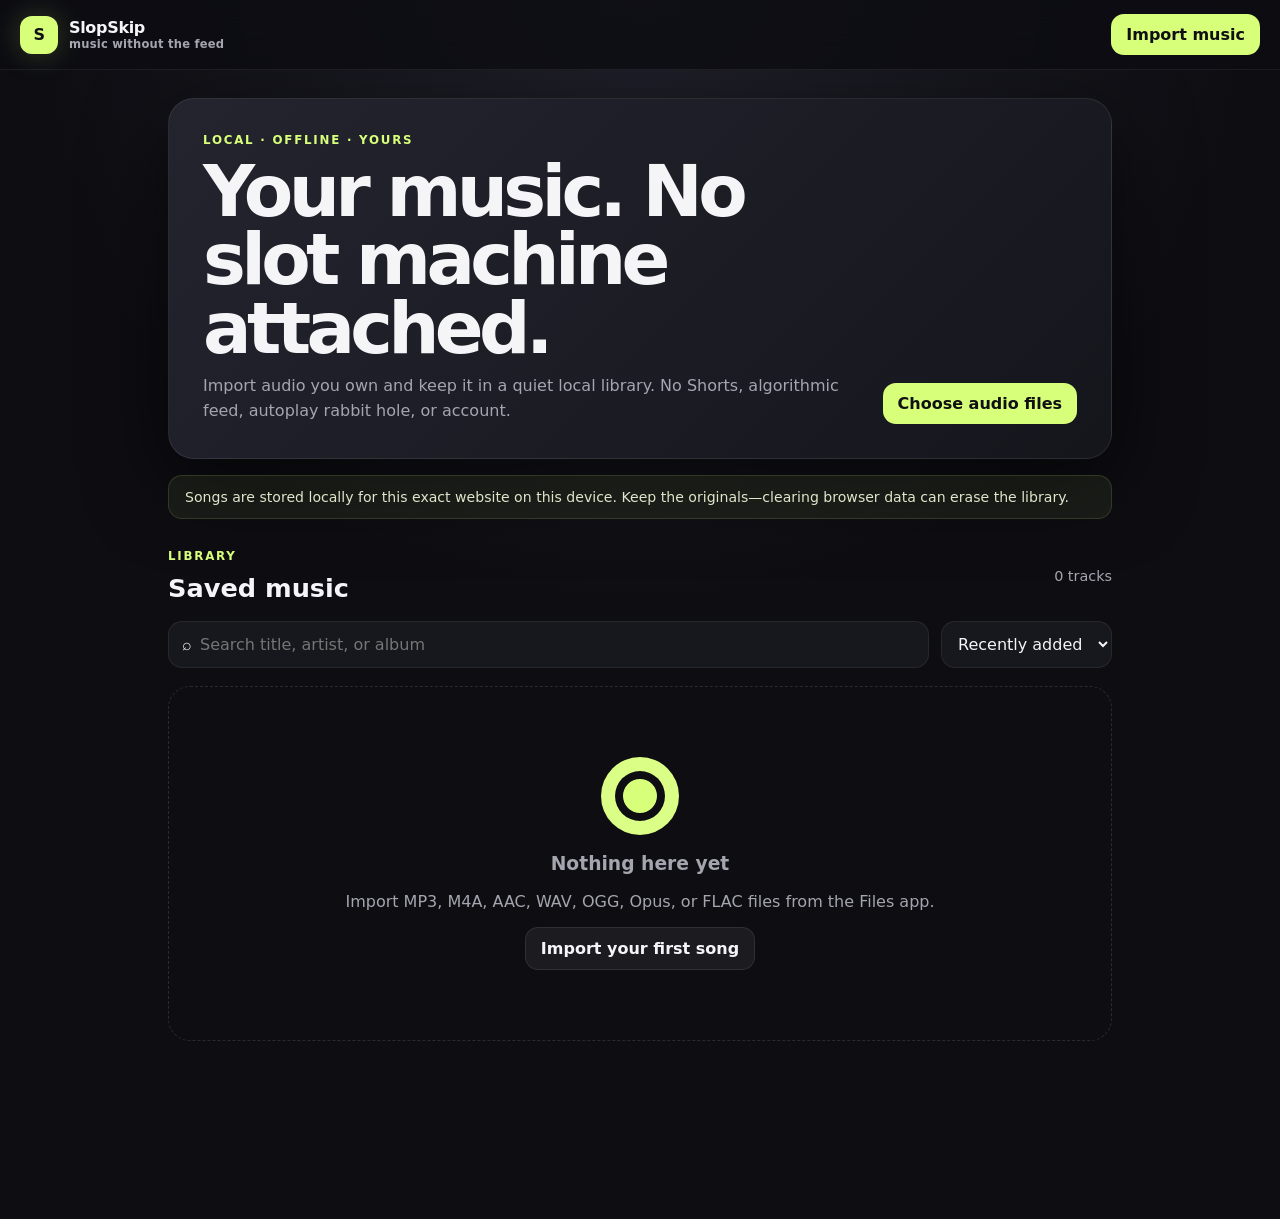
==== slopskip/index.html @ ac35f978 "Add public SlopSkip web app" ====
<!doctype html>
<html lang="en">
<head>
  <meta charset="utf-8" />
  <meta name="viewport" content="width=device-width, initial-scale=1, viewport-fit=cover" />
  <meta name="theme-color" content="#111116" />
  <meta name="apple-mobile-web-app-capable" content="yes" />
  <meta name="apple-mobile-web-app-status-bar-style" content="black-translucent" />
  <meta name="apple-mobile-web-app-title" content="SlopSkip" />
  <meta name="description" content="A local, feed-free music library." />
  <link rel="manifest" href="./manifest.webmanifest" />
  <link rel="icon" href="./icon.svg" type="image/svg+xml" />
  <link rel="apple-touch-icon" href="./icon.svg" />
  <title>SlopSkip</title>
  <style>
    :root { color-scheme: dark; --bg:#0d0d12; --panel:#17171e; --panel2:#202029; --text:#f5f5f7; --muted:#a5a5b0; --lime:#d7ff7a; --danger:#ff7474; }
    * { box-sizing:border-box; }
    html,body { margin:0; min-height:100%; background:radial-gradient(circle at top,#20202a 0,#0d0d12 38rem); color:var(--text); font-family:Inter,ui-sans-serif,system-ui,-apple-system,BlinkMacSystemFont,"Segoe UI",sans-serif; }
    body { padding-bottom:118px; }
    button,input,select { font:inherit; }
    button { cursor:pointer; }
    .topbar { position:sticky; top:0; z-index:5; display:flex; justify-content:space-between; align-items:center; gap:16px; padding:calc(14px + env(safe-area-inset-top)) 20px 14px; background:rgba(13,13,18,.84); backdrop-filter:blur(18px); border-bottom:1px solid #ffffff12; }
    .brand { display:flex; align-items:center; gap:11px; font-weight:800; letter-spacing:-.02em; }
    .mark { display:grid; place-items:center; width:38px; aspect-ratio:1; border-radius:12px; background:var(--lime); color:#101014; box-shadow:0 0 30px #d7ff7a35; }
    .brand small { display:block; color:var(--muted); font-size:.72rem; font-weight:600; letter-spacing:.02em; }
    .primary,.secondary,.danger,.ghost { border:0; border-radius:13px; padding:11px 15px; font-weight:750; }
    .primary { background:var(--lime); color:#101014; }
    .secondary { background:#ffffff10; color:var(--text); border:1px solid #ffffff16; }
    .danger { background:#ff74741a; color:#ff9d9d; }
    .ghost { background:transparent; color:var(--muted); }
    main { width:min(980px,100%); margin:auto; padding:28px 18px 60px; }
    .hero { display:grid; grid-template-columns:1fr auto; gap:22px; align-items:end; padding:34px; background:linear-gradient(135deg,#24242f,#15151c); border:1px solid #ffffff14; border-radius:26px; box-shadow:0 25px 80px #0008; }
    .eyebrow { margin:0 0 10px; color:var(--lime); font-size:.74rem; font-weight:850; letter-spacing:.15em; }
    h1,h2,h3,p { margin-top:0; }
    h1 { margin-bottom:12px; font-size:clamp(2rem,7vw,4.5rem); line-height:.95; letter-spacing:-.065em; max-width:780px; }
    .hero p:last-child { color:var(--muted); max-width:650px; line-height:1.55; margin-bottom:0; }
    .notice { margin:16px 0 30px; padding:13px 16px; border-radius:14px; background:#d7ff7a10; border:1px solid #d7ff7a22; color:#dfe6cb; font-size:.88rem; }
    .section-head,.toolbar { display:flex; justify-content:space-between; align-items:center; gap:12px; }
    .section-head h2 { margin:0; font-size:1.6rem; }
    #count { color:var(--muted); font-size:.9rem; }
    .toolbar { margin:18px 0; }
    .search { flex:1; display:flex; align-items:center; gap:8px; background:var(--panel); border:1px solid #ffffff12; border-radius:14px; padding:0 13px; }
    .search input { width:100%; background:none; border:0; outline:0; color:var(--text); padding:13px 0; }
    select { color:var(--text); background:var(--panel); border:1px solid #ffffff12; border-radius:14px; padding:12px; }
    .empty { text-align:center; padding:70px 20px; border:1px dashed #ffffff20; border-radius:22px; color:var(--muted); }
    .empty-icon { width:78px; height:78px; margin:0 auto 18px; border-radius:50%; border:14px solid #ffffff16; box-shadow:inset 0 0 0 8px #0d0d12; background:var(--lime); }
    .tracks { list-style:none; padding:0; margin:0; display:grid; gap:9px; }
    .track { display:grid; grid-template-columns:minmax(0,1fr) auto auto; align-items:center; gap:10px; padding:10px; background:var(--panel); border:1px solid #ffffff0e; border-radius:17px; }
    .track.active { border-color:#d7ff7a55; background:#d7ff7a0d; }
    .track-main { min-width:0; display:flex; align-items:center; gap:13px; text-align:left; border:0; background:none; color:inherit; padding:0; }
    .art { width:56px; height:56px; flex:0 0 auto; object-fit:cover; border-radius:13px; background:linear-gradient(135deg,#d7ff7a,#7a8fff); }
    .track-copy { min-width:0; }
    .track-copy strong,.track-copy span { display:block; overflow:hidden; text-overflow:ellipsis; white-space:nowrap; }
    .track-copy span,.duration { color:var(--muted); font-size:.84rem; margin-top:3px; }
    .icon { width:42px; height:42px; border-radius:12px; border:0; background:#ffffff0d; color:var(--text); }
    .player { position:fixed; z-index:10; left:50%; bottom:max(12px,env(safe-area-inset-bottom)); transform:translateX(-50%); width:min(960px,calc(100% - 20px)); display:grid; grid-template-columns:minmax(0,1fr) auto; gap:14px; align-items:center; padding:12px; background:rgba(28,28,36,.94); backdrop-filter:blur(22px); border:1px solid #ffffff1b; border-radius:21px; box-shadow:0 18px 70px #000b; }
    .now { min-width:0; display:flex; align-items:center; gap:11px; }
    .now img { width:50px; height:50px; object-fit:cover; border-radius:12px; }
    .now div { min-width:0; }
    .now strong,.now span { display:block; overflow:hidden; white-space:nowrap; text-overflow:ellipsis; }
    .now span { color:var(--muted); font-size:.82rem; }
    .controls { display:flex; align-items:center; gap:8px; }
    .play { width:48px; height:48px; border-radius:50%; border:0; color:#111116; background:var(--lime); font-size:1.1rem; }
    dialog { width:min(530px,calc(100% - 24px)); border:1px solid #ffffff20; border-radius:22px; background:#18181f; color:var(--text); padding:0; box-shadow:0 30px 120px #000; }
    dialog::backdrop { background:#000a; backdrop-filter:blur(5px); }
    .modal { padding:23px; }
    .modal-head { display:flex; justify-content:space-between; align-items:center; gap:12px; }
    .drop { display:block; margin:18px 0; padding:30px 16px; text-align:center; background:#ffffff08; border:1px dashed #ffffff2c; border-radius:18px; }
    .drop input { width:100%; margin-top:14px; }
    .fields { display:grid; gap:12px; }
    label span { display:block; color:var(--muted); font-size:.8rem; margin-bottom:6px; }
    .fields input { width:100%; padding:12px; color:var(--text); background:#0f0f14; border:1px solid #ffffff16; border-radius:12px; outline:0; }
    .edit-art { display:flex; align-items:center; gap:15px; margin:14px 0; }
    .edit-art img { width:80px; height:80px; object-fit:cover; border-radius:16px; }
    .actions { display:flex; justify-content:flex-end; gap:9px; margin-top:19px; }
    .actions.split { justify-content:space-between; }
    .status { color:var(--muted); min-height:1.3em; font-size:.84rem; margin-top:10px; }
    .toast { position:fixed; z-index:30; left:50%; bottom:125px; transform:translateX(-50%); padding:11px 15px; border-radius:999px; background:#f5f5f7; color:#111116; font-weight:700; box-shadow:0 10px 40px #0008; }
    [hidden] { display:none !important; }
    @media (max-width:680px) { .hero { grid-template-columns:1fr; padding:25px; } .hero .primary { width:100%; } .track { grid-template-columns:minmax(0,1fr) auto; } .duration { display:none; } .player { grid-template-columns:1fr; } .controls { justify-content:center; } body { padding-bottom:180px; } }
  </style>
</head>
<body>
<header class="topbar">
  <div class="brand"><span class="mark">S</span><span>SlopSkip<small>music without the feed</small></span></div>
  <button class="primary" id="importTop">Import music</button>
</header>
<main>
  <section class="hero">
    <div><p class="eyebrow">LOCAL · OFFLINE · YOURS</p><h1>Your music. No slot machine attached.</h1><p>Import audio you own and keep it in a quiet local library. No Shorts, algorithmic feed, autoplay rabbit hole, or account.</p></div>
    <button class="primary" id="importHero">Choose audio files</button>
  </section>
  <div class="notice">Songs are stored locally for this exact website on this device. Keep the originals—clearing browser data can erase the library.</div>
  <section>
    <div class="section-head"><div><p class="eyebrow">LIBRARY</p><h2>Saved music</h2></div><span id="count">0 tracks</span></div>
    <div class="toolbar"><label class="search">⌕<input id="search" type="search" placeholder="Search title, artist, or album" /></label><select id="sort"><option value="recent">Recently added</option><option value="title">Title</option><option value="artist">Artist</option></select></div>
    <div class="empty" id="empty"><div class="empty-icon"></div><h3>Nothing here yet</h3><p>Import MP3, M4A, AAC, WAV, OGG, Opus, or FLAC files from the Files app.</p><button class="secondary" id="importEmpty">Import your first song</button></div>
    <ul class="tracks" id="tracks"></ul>
  </section>
</main>
<section class="player" id="player" hidden>
  <div class="now"><img id="nowArt" alt=""/><div><strong id="nowTitle"></strong><span id="nowArtist"></span></div></div>
  <div class="controls"><button class="icon" id="prev" aria-label="Previous">◀</button><button class="play" id="play" aria-label="Play">▶</button><button class="icon" id="next" aria-label="Next">▶</button></div>
  <audio id="audio" preload="metadata"></audio>
</section>
<dialog id="importDialog"><form class="modal" id="importForm"><div class="modal-head"><div><p class="eyebrow">ADD TO LIBRARY</p><h2>Import audio</h2></div><button class="icon" type="button" data-close="importDialog">×</button></div><label class="drop"><strong>Choose one or more audio files</strong><input id="files" type="file" accept="audio/*,.mp3,.m4a,.aac,.wav,.ogg,.oga,.opus,.flac" multiple required /></label><div class="status" id="importStatus"></div><div class="actions"><button class="ghost" type="button" data-close="importDialog">Cancel</button><button class="primary" type="submit">Import</button></div></form></dialog>
<dialog id="editDialog"><form class="modal" id="editForm"><div class="modal-head"><div><p class="eyebrow">TRACK DETAILS</p><h2>Edit song</h2></div><button class="icon" type="button" data-close="editDialog">×</button></div><div class="edit-art"><img id="editPreview" alt="Artwork"/><label><span>Replace artwork</span><input id="editArt" type="file" accept="image/*" /></label></div><div class="fields"><label><span>Title</span><input id="editTitle" required maxlength="180" /></label><label><span>Artist</span><input id="editArtist" maxlength="180" /></label><label><span>Album</span><input id="editAlbum" maxlength="180" /></label></div><div class="status" id="editStatus"></div><div class="actions split"><button class="danger" type="button" id="delete">Delete</button><div><button class="ghost" type="button" data-close="editDialog">Cancel</button><button class="primary" type="submit">Save</button></div></div></form></dialog>
<div class="toast" id="toast" hidden></div>
<script>
const DB_NAME='slopskip-public-v1', STORE='tracks';
const $=s=>document.querySelector(s); let tracks=[],visible=[],current=null,audioUrl=null,artUrls=[],editing=null,pendingArt=null;
const audio=$('#audio'), player=$('#player');
const fallback='data:image/svg+xml,'+encodeURIComponent(`<svg xmlns="http://www.w3.org/2000/svg" viewBox="0 0 300 300"><defs><linearGradient id="g" x2="1" y2="1"><stop stop-color="#d7ff7a"/><stop offset="1" stop-color="#7a8fff"/></linearGradient></defs><rect width="300" height="300" rx="50" fill="url(#g)"/><circle cx="150" cy="150" r="78" fill="#111116" opacity=".85"/><circle cx="150" cy="150" r="18" fill="#d7ff7a"/><path d="M192 70v104c0 24-19 43-43 43s-43-14-43-35 19-35 43-35c8 0 15 2 21 5V82z" fill="#fff" opacity=".92"/></svg>`);
function db(){return new Promise((res,rej)=>{const r=indexedDB.open(DB_NAME,1);r.onupgradeneeded=()=>{const s=r.result.createObjectStore(STORE,{keyPath:'id'});s.createIndex('createdAt','createdAt')};r.onsuccess=()=>res(r.result);r.onerror=()=>rej(r.error)})}
async function all(){const d=await db();return new Promise((res,rej)=>{const r=d.transaction(STORE).objectStore(STORE).getAll();r.onsuccess=()=>res(r.result);r.onerror=()=>rej(r.error)})}
async function put(v){const d=await db();return new Promise((res,rej)=>{const r=d.transaction(STORE,'readwrite').objectStore(STORE).put(v);r.onsuccess=()=>res();r.onerror=()=>rej(r.error)})}
async function del(id){const d=await db();return new Promise((res,rej)=>{const r=d.transaction(STORE,'readwrite').objectStore(STORE).delete(id);r.onsuccess=()=>res();r.onerror=()=>rej(r.error)})}
function id(){return crypto.randomUUID?crypto.randomUUID():Date.now()+'-'+Math.random().toString(16).slice(2)}
function titleFromFile(n){return n.replace(/\.[^.]+$/,'').replace(/[_-]+/g,' ').replace(/\s+/g,' ').trim()||'Untitled'}
function time(n){if(!Number.isFinite(n))return ''; n=Math.max(0,Math.floor(n));return `${Math.floor(n/60)}:${String(n%60).padStart(2,'0')}`}
function duration(file){return new Promise(res=>{const a=document.createElement('audio'),u=URL.createObjectURL(file);a.preload='metadata';a.onloadedmetadata=()=>{const d=a.duration;URL.revokeObjectURL(u);res(Number.isFinite(d)?d:0)};a.onerror=()=>{URL.revokeObjectURL(u);res(0)};a.src=u})}
function text(bytes){return new TextDecoder('latin1').decode(bytes).replace(/\0+$/,'').trim()}
function synchsafe(b){return (b[0]<<21)|(b[1]<<14)|(b[2]<<7)|b[3]}
async function tags(file){if(!/\.mp3$/i.test(file.name))return{};try{const b=new Uint8Array(await file.slice(0,1024*1024).arrayBuffer());if(text(b.slice(0,3))!=='ID3')return{};let p=10,end=10+synchsafe(b.slice(6,10)),out={};while(p+10<=end&&p+10<=b.length){const f=text(b.slice(p,p+4));if(!f)break;const size=b[3]===4?synchsafe(b.slice(p+4,p+8)):((b[p+4]<<24)>>>0)|(b[p+5]<<16)|(b[p+6]<<8)|b[p+7];if(!size||p+10+size>b.length)break;const d=b.slice(p+10,p+10+size);if(['TIT2','TPE1','TALB'].includes(f)){const value=text(d.slice(1));if(f==='TIT2')out.title=value;if(f==='TPE1')out.artist=value;if(f==='TALB')out.album=value}if(f==='APIC'){let i=1;while(i<d.length&&d[i])i++;const mime=text(d.slice(1,i));i++;i++;while(i<d.length&&d[i])i++;i++;if(i<d.length)out.artwork=new Blob([d.slice(i)],{type:mime||'image/jpeg'})}p+=10+size}return out}catch{return{}}}
function art(track){if(!track.artwork)return fallback;const u=URL.createObjectURL(track.artwork);artUrls.push(u);return u}
function clearArts(){artUrls.forEach(URL.revokeObjectURL);artUrls=[]}
async function refresh(){tracks=await all();filter()}
function filter(){const q=$('#search').value.trim().toLowerCase(),s=$('#sort').value;visible=tracks.filter(t=>!q||[t.title,t.artist,t.album].some(v=>(v||'').toLowerCase().includes(q))).sort((a,b)=>s==='title'?a.title.localeCompare(b.title):s==='artist'?(a.artist||'').localeCompare(b.artist||''):b.createdAt-a.createdAt);render()}
function render(){clearArts();$('#tracks').replaceChildren();$('#count').textContent=`${tracks.length} ${tracks.length===1?'track':'tracks'}`;$('#empty').hidden=tracks.length>0;visible.forEach(t=>{const li=document.createElement('li');li.className='track'+(current===t.id&&!audio.paused?' active':'');li.innerHTML=`<button class="track-main"><img class="art"><span class="track-copy"><strong></strong><span></span></span></button><span class="duration"></span><button class="icon edit">•••</button>`;li.querySelector('.art').src=art(t);li.querySelector('strong').textContent=t.title;li.querySelector('.track-copy span').textContent=[t.artist,t.album].filter(Boolean).join(' · ')||'Unknown artist';li.querySelector('.duration').textContent=time(t.duration);li.querySelector('.track-main').onclick=()=>playTrack(t.id);li.querySelector('.edit').onclick=()=>openEdit(t.id);$('#tracks').append(li)})}
async function playTrack(trackId,auto=true){const t=tracks.find(x=>x.id===trackId);if(!t)return;if(audioUrl)URL.revokeObjectURL(audioUrl);audioUrl=URL.createObjectURL(t.audio);audio.src=audioUrl;current=t.id;player.hidden=false;$('#nowArt').src=t.artwork?URL.createObjectURL(t.artwork):fallback;$('#nowTitle').textContent=t.title;$('#nowArtist').textContent=t.artist||'Unknown artist';if('mediaSession'in navigator){navigator.mediaSession.metadata=new MediaMetadata({title:t.title,artist:t.artist||'',album:t.album||'',artwork:t.artwork?[{src:$('#nowArt').src,type:t.artwork.type||'image/jpeg'}]:[]})}if(auto)try{await audio.play()}catch{}render()}
function move(dir){if(!visible.length)return;let i=visible.findIndex(t=>t.id===current);if(i<0)i=0;playTrack(visible[(i+dir+visible.length)%visible.length].id)}
async function doImport(e){e.preventDefault();const fs=[...$('#files').files];if(!fs.length)return;let done=0;for(const [i,f]of fs.entries()){ $('#importStatus').textContent=`Reading ${i+1} of ${fs.length}: ${f.name}`;try{const m=await tags(f);await put({id:id(),title:m.title||titleFromFile(f.name),artist:m.artist||'Unknown artist',album:m.album||'',audio:f,artwork:m.artwork||null,duration:await duration(f),createdAt:Date.now()+i});done++}catch(err){console.error(err)}}if(navigator.storage?.persist)navigator.storage.persist().catch(()=>{});$('#importDialog').close();e.target.reset();await refresh();toast(`Imported ${done} ${done===1?'track':'tracks'}.`)}
function openEdit(trackId){const t=tracks.find(x=>x.id===trackId);if(!t)return;editing=t.id;pendingArt=t.artwork||null;$('#editTitle').value=t.title;$('#editArtist').value=t.artist||'';$('#editAlbum').value=t.album||'';$('#editPreview').src=t.artwork?URL.createObjectURL(t.artwork):fallback;$('#editDialog').showModal()}
async function saveEdit(e){e.preventDefault();const t=tracks.find(x=>x.id===editing);if(!t)return;await put({...t,title:$('#editTitle').value.trim()||t.title,artist:$('#editArtist').value.trim()||'Unknown artist',album:$('#editAlbum').value.trim(),artwork:pendingArt});$('#editDialog').close();await refresh();if(current===t.id)playTrack(t.id,!audio.paused);toast('Track updated.')}
function toast(msg){const t=$('#toast');t.textContent=msg;t.hidden=false;clearTimeout(t._x);t._x=setTimeout(()=>t.hidden=true,2200)}
['#importTop','#importHero','#importEmpty'].forEach(s=>$(s).onclick=()=>$('#importDialog').showModal());document.querySelectorAll('[data-close]').forEach(b=>b.onclick=()=>$('#'+b.dataset.close).close());$('#importForm').onsubmit=doImport;$('#editForm').onsubmit=saveEdit;$('#search').oninput=filter;$('#sort').onchange=filter;$('#play').onclick=()=>audio.paused?audio.play():audio.pause();$('#prev').onclick=()=>move(-1);$('#next').onclick=()=>move(1);audio.onplay=()=>{$('#play').textContent='Ⅱ';render()};audio.onpause=()=>{$('#play').textContent='▶';render()};audio.onended=()=>move(1);$('#editArt').onchange=e=>{const f=e.target.files[0];if(f){pendingArt=f;$('#editPreview').src=URL.createObjectURL(f)}};$('#delete').onclick=async()=>{if(!editing||!confirm('Delete this track from SlopSkip?'))return;const was=current===editing;await del(editing);$('#editDialog').close();if(was){audio.pause();audio.removeAttribute('src');current=null;player.hidden=true}await refresh();toast('Track deleted.')};
if('mediaSession'in navigator){for(const [a,f]of Object.entries({play:()=>audio.play(),pause:()=>audio.pause(),previoustrack:()=>move(-1),nexttrack:()=>move(1)}))try{navigator.mediaSession.setActionHandler(a,f)}catch{}}
if('serviceWorker'in navigator)window.addEventListener('load',()=>navigator.serviceWorker.register('./sw.js').catch(()=>{}));
refresh().catch(err=>{console.error(err);toast('Could not open the local library.')});
</script>
</body>
</html>
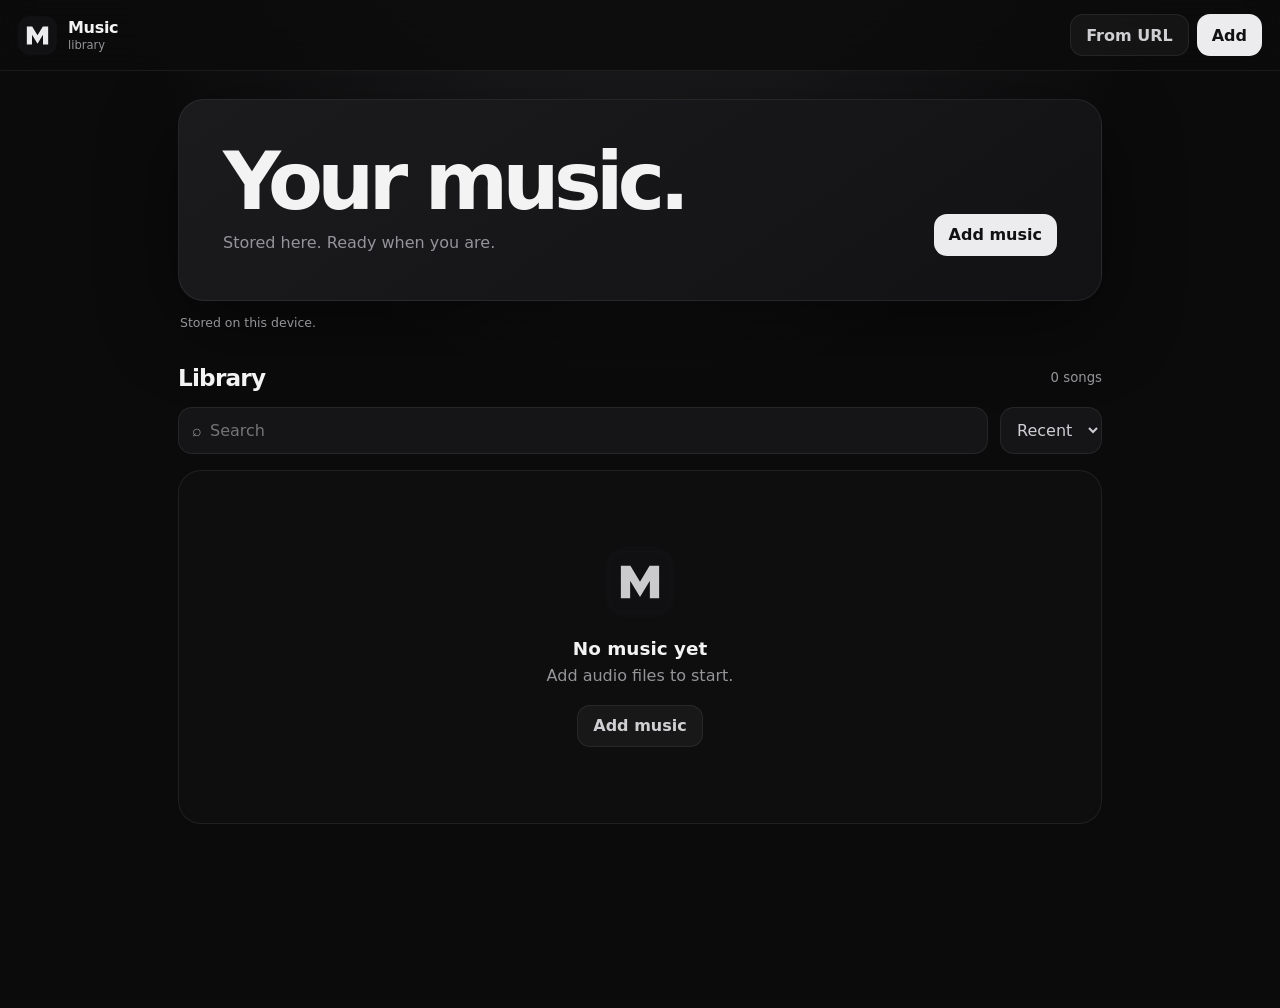
==== commit c5081de6: "Rebrand SlopSkip as minimalist Music app" ====
--- a/slopskip/index.html
+++ b/slopskip/index.html
@@ -2,141 +2,88 @@
 <html lang="en">
 <head>
   <meta charset="utf-8" />
-  <meta name="viewport" content="width=device-width, initial-scale=1, viewport-fit=cover" />
-  <meta name="theme-color" content="#111116" />
+  <meta name="viewport" content="width=device-width,initial-scale=1,viewport-fit=cover" />
+  <meta name="theme-color" content="#0b0b0c" />
+  <meta name="color-scheme" content="dark" />
   <meta name="apple-mobile-web-app-capable" content="yes" />
   <meta name="apple-mobile-web-app-status-bar-style" content="black-translucent" />
-  <meta name="apple-mobile-web-app-title" content="SlopSkip" />
-  <meta name="description" content="A local, feed-free music library." />
+  <meta name="apple-mobile-web-app-title" content="Music" />
+  <meta name="description" content="Your local music library." />
   <link rel="manifest" href="./manifest.webmanifest" />
   <link rel="icon" href="./icon.svg" type="image/svg+xml" />
   <link rel="apple-touch-icon" href="./icon.svg" />
-  <title>SlopSkip</title>
+  <title>Music</title>
   <style>
-    :root { color-scheme: dark; --bg:#0d0d12; --panel:#17171e; --panel2:#202029; --text:#f5f5f7; --muted:#a5a5b0; --lime:#d7ff7a; --danger:#ff7474; }
-    * { box-sizing:border-box; }
-    html,body { margin:0; min-height:100%; background:radial-gradient(circle at top,#20202a 0,#0d0d12 38rem); color:var(--text); font-family:Inter,ui-sans-serif,system-ui,-apple-system,BlinkMacSystemFont,"Segoe UI",sans-serif; }
-    body { padding-bottom:118px; }
-    button,input,select { font:inherit; }
-    button { cursor:pointer; }
-    .topbar { position:sticky; top:0; z-index:5; display:flex; justify-content:space-between; align-items:center; gap:16px; padding:calc(14px + env(safe-area-inset-top)) 20px 14px; background:rgba(13,13,18,.84); backdrop-filter:blur(18px); border-bottom:1px solid #ffffff12; }
-    .brand { display:flex; align-items:center; gap:11px; font-weight:800; letter-spacing:-.02em; }
-    .mark { display:grid; place-items:center; width:38px; aspect-ratio:1; border-radius:12px; background:var(--lime); color:#101014; box-shadow:0 0 30px #d7ff7a35; }
-    .brand small { display:block; color:var(--muted); font-size:.72rem; font-weight:600; letter-spacing:.02em; }
-    .primary,.secondary,.danger,.ghost { border:0; border-radius:13px; padding:11px 15px; font-weight:750; }
-    .primary { background:var(--lime); color:#101014; }
-    .secondary { background:#ffffff10; color:var(--text); border:1px solid #ffffff16; }
-    .danger { background:#ff74741a; color:#ff9d9d; }
-    .ghost { background:transparent; color:var(--muted); }
-    main { width:min(980px,100%); margin:auto; padding:28px 18px 60px; }
-    .hero { display:grid; grid-template-columns:1fr auto; gap:22px; align-items:end; padding:34px; background:linear-gradient(135deg,#24242f,#15151c); border:1px solid #ffffff14; border-radius:26px; box-shadow:0 25px 80px #0008; }
-    .eyebrow { margin:0 0 10px; color:var(--lime); font-size:.74rem; font-weight:850; letter-spacing:.15em; }
-    h1,h2,h3,p { margin-top:0; }
-    h1 { margin-bottom:12px; font-size:clamp(2rem,7vw,4.5rem); line-height:.95; letter-spacing:-.065em; max-width:780px; }
-    .hero p:last-child { color:var(--muted); max-width:650px; line-height:1.55; margin-bottom:0; }
-    .notice { margin:16px 0 30px; padding:13px 16px; border-radius:14px; background:#d7ff7a10; border:1px solid #d7ff7a22; color:#dfe6cb; font-size:.88rem; }
-    .section-head,.toolbar { display:flex; justify-content:space-between; align-items:center; gap:12px; }
-    .section-head h2 { margin:0; font-size:1.6rem; }
-    #count { color:var(--muted); font-size:.9rem; }
-    .toolbar { margin:18px 0; }
-    .search { flex:1; display:flex; align-items:center; gap:8px; background:var(--panel); border:1px solid #ffffff12; border-radius:14px; padding:0 13px; }
-    .search input { width:100%; background:none; border:0; outline:0; color:var(--text); padding:13px 0; }
-    select { color:var(--text); background:var(--panel); border:1px solid #ffffff12; border-radius:14px; padding:12px; }
-    .empty { text-align:center; padding:70px 20px; border:1px dashed #ffffff20; border-radius:22px; color:var(--muted); }
-    .empty-icon { width:78px; height:78px; margin:0 auto 18px; border-radius:50%; border:14px solid #ffffff16; box-shadow:inset 0 0 0 8px #0d0d12; background:var(--lime); }
-    .tracks { list-style:none; padding:0; margin:0; display:grid; gap:9px; }
-    .track { display:grid; grid-template-columns:minmax(0,1fr) auto auto; align-items:center; gap:10px; padding:10px; background:var(--panel); border:1px solid #ffffff0e; border-radius:17px; }
-    .track.active { border-color:#d7ff7a55; background:#d7ff7a0d; }
-    .track-main { min-width:0; display:flex; align-items:center; gap:13px; text-align:left; border:0; background:none; color:inherit; padding:0; }
-    .art { width:56px; height:56px; flex:0 0 auto; object-fit:cover; border-radius:13px; background:linear-gradient(135deg,#d7ff7a,#7a8fff); }
-    .track-copy { min-width:0; }
-    .track-copy strong,.track-copy span { display:block; overflow:hidden; text-overflow:ellipsis; white-space:nowrap; }
-    .track-copy span,.duration { color:var(--muted); font-size:.84rem; margin-top:3px; }
-    .icon { width:42px; height:42px; border-radius:12px; border:0; background:#ffffff0d; color:var(--text); }
-    .player { position:fixed; z-index:10; left:50%; bottom:max(12px,env(safe-area-inset-bottom)); transform:translateX(-50%); width:min(960px,calc(100% - 20px)); display:grid; grid-template-columns:minmax(0,1fr) auto; gap:14px; align-items:center; padding:12px; background:rgba(28,28,36,.94); backdrop-filter:blur(22px); border:1px solid #ffffff1b; border-radius:21px; box-shadow:0 18px 70px #000b; }
-    .now { min-width:0; display:flex; align-items:center; gap:11px; }
-    .now img { width:50px; height:50px; object-fit:cover; border-radius:12px; }
-    .now div { min-width:0; }
-    .now strong,.now span { display:block; overflow:hidden; white-space:nowrap; text-overflow:ellipsis; }
-    .now span { color:var(--muted); font-size:.82rem; }
-    .controls { display:flex; align-items:center; gap:8px; }
-    .play { width:48px; height:48px; border-radius:50%; border:0; color:#111116; background:var(--lime); font-size:1.1rem; }
-    dialog { width:min(530px,calc(100% - 24px)); border:1px solid #ffffff20; border-radius:22px; background:#18181f; color:var(--text); padding:0; box-shadow:0 30px 120px #000; }
-    dialog::backdrop { background:#000a; backdrop-filter:blur(5px); }
-    .modal { padding:23px; }
-    .modal-head { display:flex; justify-content:space-between; align-items:center; gap:12px; }
-    .drop { display:block; margin:18px 0; padding:30px 16px; text-align:center; background:#ffffff08; border:1px dashed #ffffff2c; border-radius:18px; }
-    .drop input { width:100%; margin-top:14px; }
-    .fields { display:grid; gap:12px; }
-    label span { display:block; color:var(--muted); font-size:.8rem; margin-bottom:6px; }
-    .fields input { width:100%; padding:12px; color:var(--text); background:#0f0f14; border:1px solid #ffffff16; border-radius:12px; outline:0; }
-    .edit-art { display:flex; align-items:center; gap:15px; margin:14px 0; }
-    .edit-art img { width:80px; height:80px; object-fit:cover; border-radius:16px; }
-    .actions { display:flex; justify-content:flex-end; gap:9px; margin-top:19px; }
-    .actions.split { justify-content:space-between; }
-    .status { color:var(--muted); min-height:1.3em; font-size:.84rem; margin-top:10px; }
-    .toast { position:fixed; z-index:30; left:50%; bottom:125px; transform:translateX(-50%); padding:11px 15px; border-radius:999px; background:#f5f5f7; color:#111116; font-weight:700; box-shadow:0 10px 40px #0008; }
-    [hidden] { display:none !important; }
-    @media (max-width:680px) { .hero { grid-template-columns:1fr; padding:25px; } .hero .primary { width:100%; } .track { grid-template-columns:minmax(0,1fr) auto; } .duration { display:none; } .player { grid-template-columns:1fr; } .controls { justify-content:center; } body { padding-bottom:180px; } }
+    :root{color-scheme:dark;--bg:#0b0b0c;--panel:#151517;--raised:#1c1c1f;--line:#ffffff12;--line2:#ffffff1d;--text:#f3f3f4;--muted:#949499;--soft:#cfcfd3;--button:#ececef;--buttonText:#111113;--danger:#ff8d8d}
+    *{box-sizing:border-box}html,body{margin:0;min-height:100%}body{padding-bottom:120px;background:radial-gradient(circle at 50% -10rem,#242427 0,transparent 34rem),var(--bg);color:var(--text);font-family:Inter,ui-sans-serif,system-ui,-apple-system,BlinkMacSystemFont,"Segoe UI",sans-serif;-webkit-font-smoothing:antialiased}button,input,select{font:inherit}button,a{-webkit-tap-highlight-color:transparent}button{cursor:pointer}
+    .topbar{position:sticky;top:0;z-index:5;display:flex;justify-content:space-between;align-items:center;gap:16px;padding:calc(14px + env(safe-area-inset-top)) 18px 14px;background:#0b0b0cd1;backdrop-filter:blur(22px);border-bottom:1px solid var(--line)}
+    .brand{display:flex;align-items:center;gap:11px}.brand img{width:39px;height:39px;border-radius:12px}.brand strong,.brand small{display:block}.brand strong{font-size:1rem;letter-spacing:-.02em}.brand small{margin-top:1px;color:var(--muted);font-size:.72rem}.top-actions{display:flex;gap:8px}
+    .button,.icon{border:0;text-decoration:none}.button{display:inline-flex;align-items:center;justify-content:center;min-height:42px;padding:10px 15px;border-radius:13px;font-weight:720}.primary{background:var(--button);color:var(--buttonText)}.secondary{background:#ffffff0b;color:var(--soft);border:1px solid var(--line)}.ghost{background:transparent;color:var(--muted)}.danger{background:#ff737310;color:var(--danger);border:1px solid #ff737320}.icon{display:grid;place-items:center;width:42px;height:42px;border-radius:13px;background:#ffffff0b;color:var(--soft)}
+    main{width:min(960px,100%);margin:auto;padding:28px 18px 64px}.hero{display:grid;grid-template-columns:1fr auto;align-items:end;gap:22px;padding:clamp(25px,5vw,44px);border:1px solid var(--line);border-radius:26px;background:linear-gradient(145deg,#1b1b1e,#121214);box-shadow:0 24px 80px #0007}h1,h2,h3,p{margin-top:0}h1{max-width:700px;margin-bottom:11px;font-size:clamp(2.4rem,8vw,5rem);line-height:.95;letter-spacing:-.07em;font-weight:760}.hero p{max-width:540px;margin-bottom:0;color:var(--muted);line-height:1.55}.local-note{margin:14px 2px 34px;color:var(--muted);font-size:.78rem}
+    .section-head,.toolbar{display:flex;justify-content:space-between;align-items:center;gap:12px}.section-head h2{margin:0;font-size:1.45rem;letter-spacing:-.035em}#count{color:var(--muted);font-size:.83rem}.toolbar{margin:16px 0}.search{flex:1;display:flex;align-items:center;gap:8px;min-width:0;padding:0 13px;border:1px solid var(--line);border-radius:14px;background:var(--panel);color:var(--muted)}.search input{width:100%;min-width:0;padding:13px 0;border:0;outline:0;background:transparent;color:var(--text)}select{padding:12px;border:1px solid var(--line);border-radius:14px;outline:0;color:var(--soft);background:var(--panel)}
+    .empty{padding:76px 20px;text-align:center;border:1px solid var(--line);border-radius:23px;background:#ffffff04;color:var(--muted)}.empty img{width:70px;height:70px;margin-bottom:17px;opacity:.85;border-radius:20px}.empty h3{margin-bottom:7px;color:var(--text);font-size:1.15rem}.empty p{margin-bottom:20px}
+    .tracks{display:grid;gap:8px;margin:0;padding:0;list-style:none}.track{display:grid;grid-template-columns:minmax(0,1fr) auto auto;align-items:center;gap:10px;padding:9px;border:1px solid transparent;border-radius:17px;background:var(--panel)}.track.active{border-color:var(--line2);background:var(--raised)}.track-main{display:flex;align-items:center;gap:13px;min-width:0;padding:0;border:0;background:transparent;color:inherit;text-align:left}.art{width:57px;height:57px;flex:0 0 auto;object-fit:cover;border-radius:13px;background:#222226}.track-copy{min-width:0}.track-copy strong,.track-copy span{display:block;overflow:hidden;text-overflow:ellipsis;white-space:nowrap}.track-copy strong{letter-spacing:-.015em}.track-copy span,.duration{margin-top:4px;color:var(--muted);font-size:.82rem}
+    .player{position:fixed;left:50%;bottom:max(12px,env(safe-area-inset-bottom));z-index:10;display:grid;grid-template-columns:minmax(0,1fr) auto;align-items:center;gap:14px;width:min(930px,calc(100% - 20px));padding:11px;border:1px solid var(--line2);border-radius:21px;background:#19191cf0;box-shadow:0 18px 70px #000b;backdrop-filter:blur(25px)}.now{display:flex;align-items:center;gap:11px;min-width:0}.now img{width:51px;height:51px;object-fit:cover;border-radius:12px}.now div{min-width:0}.now strong,.now span{display:block;overflow:hidden;text-overflow:ellipsis;white-space:nowrap}.now span{margin-top:3px;color:var(--muted);font-size:.8rem}.controls{display:flex;align-items:center;gap:8px}.play{width:48px;height:48px;border:0;border-radius:50%;background:var(--button);color:var(--buttonText);font-size:1rem}
+    dialog{width:min(520px,calc(100% - 24px));padding:0;border:1px solid var(--line2);border-radius:23px;background:#171719;color:var(--text);box-shadow:0 30px 120px #000}dialog::backdrop{background:#000b;backdrop-filter:blur(6px)}.modal{padding:23px}.modal-head{display:flex;justify-content:space-between;align-items:center;gap:12px}.modal-head h2{margin-bottom:0;letter-spacing:-.035em}.drop{display:block;margin:19px 0 11px;padding:29px 16px;border:1px dashed #ffffff24;border-radius:18px;background:#ffffff05;text-align:center}.drop span{display:block;margin-top:7px;color:var(--muted);font-size:.82rem}.drop input{width:100%;margin-top:15px;color:var(--muted)}.import-options{display:grid;grid-template-columns:1fr 1fr;gap:9px;margin-bottom:6px}.fields{display:grid;gap:12px}label>span{display:block;margin-bottom:6px;color:var(--muted);font-size:.78rem}.fields input{width:100%;padding:12px;border:1px solid var(--line);border-radius:12px;outline:0;background:#0e0e10;color:var(--text)}.edit-art{display:flex;align-items:center;gap:15px;margin:16px 0}.edit-art img{width:78px;height:78px;object-fit:cover;border-radius:16px}.actions{display:flex;justify-content:flex-end;gap:9px;margin-top:19px}.actions.split{justify-content:space-between}.status{min-height:1.3em;margin-top:10px;color:var(--muted);font-size:.82rem}.toast{position:fixed;left:50%;bottom:125px;z-index:30;transform:translateX(-50%);padding:11px 15px;border-radius:999px;background:var(--button);color:var(--buttonText);box-shadow:0 10px 40px #0008;font-weight:700;white-space:nowrap}[hidden]{display:none!important}
+    @media(max-width:680px){body{padding-bottom:178px}.top-actions .secondary{display:none}.hero{grid-template-columns:1fr}.hero .button{width:100%}.toolbar{align-items:stretch}select{max-width:130px}.track{grid-template-columns:minmax(0,1fr) auto}.duration{display:none}.player{grid-template-columns:1fr}.controls{justify-content:center}}
   </style>
 </head>
 <body>
-<header class="topbar">
-  <div class="brand"><span class="mark">S</span><span>SlopSkip<small>music without the feed</small></span></div>
-  <button class="primary" id="importTop">Import music</button>
-</header>
-<main>
-  <section class="hero">
-    <div><p class="eyebrow">LOCAL · OFFLINE · YOURS</p><h1>Your music. No slot machine attached.</h1><p>Import audio you own and keep it in a quiet local library. No Shorts, algorithmic feed, autoplay rabbit hole, or account.</p></div>
-    <button class="primary" id="importHero">Choose audio files</button>
-  </section>
-  <div class="notice">Songs are stored locally for this exact website on this device. Keep the originals—clearing browser data can erase the library.</div>
-  <section>
-    <div class="section-head"><div><p class="eyebrow">LIBRARY</p><h2>Saved music</h2></div><span id="count">0 tracks</span></div>
-    <div class="toolbar"><label class="search">⌕<input id="search" type="search" placeholder="Search title, artist, or album" /></label><select id="sort"><option value="recent">Recently added</option><option value="title">Title</option><option value="artist">Artist</option></select></div>
-    <div class="empty" id="empty"><div class="empty-icon"></div><h3>Nothing here yet</h3><p>Import MP3, M4A, AAC, WAV, OGG, Opus, or FLAC files from the Files app.</p><button class="secondary" id="importEmpty">Import your first song</button></div>
-    <ul class="tracks" id="tracks"></ul>
-  </section>
-</main>
-<section class="player" id="player" hidden>
-  <div class="now"><img id="nowArt" alt=""/><div><strong id="nowTitle"></strong><span id="nowArtist"></span></div></div>
-  <div class="controls"><button class="icon" id="prev" aria-label="Previous">◀</button><button class="play" id="play" aria-label="Play">▶</button><button class="icon" id="next" aria-label="Next">▶</button></div>
-  <audio id="audio" preload="metadata"></audio>
-</section>
-<dialog id="importDialog"><form class="modal" id="importForm"><div class="modal-head"><div><p class="eyebrow">ADD TO LIBRARY</p><h2>Import audio</h2></div><button class="icon" type="button" data-close="importDialog">×</button></div><label class="drop"><strong>Choose one or more audio files</strong><input id="files" type="file" accept="audio/*,.mp3,.m4a,.aac,.wav,.ogg,.oga,.opus,.flac" multiple required /></label><div class="status" id="importStatus"></div><div class="actions"><button class="ghost" type="button" data-close="importDialog">Cancel</button><button class="primary" type="submit">Import</button></div></form></dialog>
-<dialog id="editDialog"><form class="modal" id="editForm"><div class="modal-head"><div><p class="eyebrow">TRACK DETAILS</p><h2>Edit song</h2></div><button class="icon" type="button" data-close="editDialog">×</button></div><div class="edit-art"><img id="editPreview" alt="Artwork"/><label><span>Replace artwork</span><input id="editArt" type="file" accept="image/*" /></label></div><div class="fields"><label><span>Title</span><input id="editTitle" required maxlength="180" /></label><label><span>Artist</span><input id="editArtist" maxlength="180" /></label><label><span>Album</span><input id="editAlbum" maxlength="180" /></label></div><div class="status" id="editStatus"></div><div class="actions split"><button class="danger" type="button" id="delete">Delete</button><div><button class="ghost" type="button" data-close="editDialog">Cancel</button><button class="primary" type="submit">Save</button></div></div></form></dialog>
-<div class="toast" id="toast" hidden></div>
-<script>
-const DB_NAME='slopskip-public-v1', STORE='tracks';
-const $=s=>document.querySelector(s); let tracks=[],visible=[],current=null,audioUrl=null,artUrls=[],editing=null,pendingArt=null;
-const audio=$('#audio'), player=$('#player');
-const fallback='data:image/svg+xml,'+encodeURIComponent(`<svg xmlns="http://www.w3.org/2000/svg" viewBox="0 0 300 300"><defs><linearGradient id="g" x2="1" y2="1"><stop stop-color="#d7ff7a"/><stop offset="1" stop-color="#7a8fff"/></linearGradient></defs><rect width="300" height="300" rx="50" fill="url(#g)"/><circle cx="150" cy="150" r="78" fill="#111116" opacity=".85"/><circle cx="150" cy="150" r="18" fill="#d7ff7a"/><path d="M192 70v104c0 24-19 43-43 43s-43-14-43-35 19-35 43-35c8 0 15 2 21 5V82z" fill="#fff" opacity=".92"/></svg>`);
-function db(){return new Promise((res,rej)=>{const r=indexedDB.open(DB_NAME,1);r.onupgradeneeded=()=>{const s=r.result.createObjectStore(STORE,{keyPath:'id'});s.createIndex('createdAt','createdAt')};r.onsuccess=()=>res(r.result);r.onerror=()=>rej(r.error)})}
-async function all(){const d=await db();return new Promise((res,rej)=>{const r=d.transaction(STORE).objectStore(STORE).getAll();r.onsuccess=()=>res(r.result);r.onerror=()=>rej(r.error)})}
-async function put(v){const d=await db();return new Promise((res,rej)=>{const r=d.transaction(STORE,'readwrite').objectStore(STORE).put(v);r.onsuccess=()=>res();r.onerror=()=>rej(r.error)})}
-async function del(id){const d=await db();return new Promise((res,rej)=>{const r=d.transaction(STORE,'readwrite').objectStore(STORE).delete(id);r.onsuccess=()=>res();r.onerror=()=>rej(r.error)})}
-function id(){return crypto.randomUUID?crypto.randomUUID():Date.now()+'-'+Math.random().toString(16).slice(2)}
-function titleFromFile(n){return n.replace(/\.[^.]+$/,'').replace(/[_-]+/g,' ').replace(/\s+/g,' ').trim()||'Untitled'}
-function time(n){if(!Number.isFinite(n))return ''; n=Math.max(0,Math.floor(n));return `${Math.floor(n/60)}:${String(n%60).padStart(2,'0')}`}
-function duration(file){return new Promise(res=>{const a=document.createElement('audio'),u=URL.createObjectURL(file);a.preload='metadata';a.onloadedmetadata=()=>{const d=a.duration;URL.revokeObjectURL(u);res(Number.isFinite(d)?d:0)};a.onerror=()=>{URL.revokeObjectURL(u);res(0)};a.src=u})}
-function text(bytes){return new TextDecoder('latin1').decode(bytes).replace(/\0+$/,'').trim()}
-function synchsafe(b){return (b[0]<<21)|(b[1]<<14)|(b[2]<<7)|b[3]}
-async function tags(file){if(!/\.mp3$/i.test(file.name))return{};try{const b=new Uint8Array(await file.slice(0,1024*1024).arrayBuffer());if(text(b.slice(0,3))!=='ID3')return{};let p=10,end=10+synchsafe(b.slice(6,10)),out={};while(p+10<=end&&p+10<=b.length){const f=text(b.slice(p,p+4));if(!f)break;const size=b[3]===4?synchsafe(b.slice(p+4,p+8)):((b[p+4]<<24)>>>0)|(b[p+5]<<16)|(b[p+6]<<8)|b[p+7];if(!size||p+10+size>b.length)break;const d=b.slice(p+10,p+10+size);if(['TIT2','TPE1','TALB'].includes(f)){const value=text(d.slice(1));if(f==='TIT2')out.title=value;if(f==='TPE1')out.artist=value;if(f==='TALB')out.album=value}if(f==='APIC'){let i=1;while(i<d.length&&d[i])i++;const mime=text(d.slice(1,i));i++;i++;while(i<d.length&&d[i])i++;i++;if(i<d.length)out.artwork=new Blob([d.slice(i)],{type:mime||'image/jpeg'})}p+=10+size}return out}catch{return{}}}
-function art(track){if(!track.artwork)return fallback;const u=URL.createObjectURL(track.artwork);artUrls.push(u);return u}
-function clearArts(){artUrls.forEach(URL.revokeObjectURL);artUrls=[]}
-async function refresh(){tracks=await all();filter()}
-function filter(){const q=$('#search').value.trim().toLowerCase(),s=$('#sort').value;visible=tracks.filter(t=>!q||[t.title,t.artist,t.album].some(v=>(v||'').toLowerCase().includes(q))).sort((a,b)=>s==='title'?a.title.localeCompare(b.title):s==='artist'?(a.artist||'').localeCompare(b.artist||''):b.createdAt-a.createdAt);render()}
-function render(){clearArts();$('#tracks').replaceChildren();$('#count').textContent=`${tracks.length} ${tracks.length===1?'track':'tracks'}`;$('#empty').hidden=tracks.length>0;visible.forEach(t=>{const li=document.createElement('li');li.className='track'+(current===t.id&&!audio.paused?' active':'');li.innerHTML=`<button class="track-main"><img class="art"><span class="track-copy"><strong></strong><span></span></span></button><span class="duration"></span><button class="icon edit">•••</button>`;li.querySelector('.art').src=art(t);li.querySelector('strong').textContent=t.title;li.querySelector('.track-copy span').textContent=[t.artist,t.album].filter(Boolean).join(' · ')||'Unknown artist';li.querySelector('.duration').textContent=time(t.duration);li.querySelector('.track-main').onclick=()=>playTrack(t.id);li.querySelector('.edit').onclick=()=>openEdit(t.id);$('#tracks').append(li)})}
-async function playTrack(trackId,auto=true){const t=tracks.find(x=>x.id===trackId);if(!t)return;if(audioUrl)URL.revokeObjectURL(audioUrl);audioUrl=URL.createObjectURL(t.audio);audio.src=audioUrl;current=t.id;player.hidden=false;$('#nowArt').src=t.artwork?URL.createObjectURL(t.artwork):fallback;$('#nowTitle').textContent=t.title;$('#nowArtist').textContent=t.artist||'Unknown artist';if('mediaSession'in navigator){navigator.mediaSession.metadata=new MediaMetadata({title:t.title,artist:t.artist||'',album:t.album||'',artwork:t.artwork?[{src:$('#nowArt').src,type:t.artwork.type||'image/jpeg'}]:[]})}if(auto)try{await audio.play()}catch{}render()}
-function move(dir){if(!visible.length)return;let i=visible.findIndex(t=>t.id===current);if(i<0)i=0;playTrack(visible[(i+dir+visible.length)%visible.length].id)}
-async function doImport(e){e.preventDefault();const fs=[...$('#files').files];if(!fs.length)return;let done=0;for(const [i,f]of fs.entries()){ $('#importStatus').textContent=`Reading ${i+1} of ${fs.length}: ${f.name}`;try{const m=await tags(f);await put({id:id(),title:m.title||titleFromFile(f.name),artist:m.artist||'Unknown artist',album:m.album||'',audio:f,artwork:m.artwork||null,duration:await duration(f),createdAt:Date.now()+i});done++}catch(err){console.error(err)}}if(navigator.storage?.persist)navigator.storage.persist().catch(()=>{});$('#importDialog').close();e.target.reset();await refresh();toast(`Imported ${done} ${done===1?'track':'tracks'}.`)}
-function openEdit(trackId){const t=tracks.find(x=>x.id===trackId);if(!t)return;editing=t.id;pendingArt=t.artwork||null;$('#editTitle').value=t.title;$('#editArtist').value=t.artist||'';$('#editAlbum').value=t.album||'';$('#editPreview').src=t.artwork?URL.createObjectURL(t.artwork):fallback;$('#editDialog').showModal()}
-async function saveEdit(e){e.preventDefault();const t=tracks.find(x=>x.id===editing);if(!t)return;await put({...t,title:$('#editTitle').value.trim()||t.title,artist:$('#editArtist').value.trim()||'Unknown artist',album:$('#editAlbum').value.trim(),artwork:pendingArt});$('#editDialog').close();await refresh();if(current===t.id)playTrack(t.id,!audio.paused);toast('Track updated.')}
-function toast(msg){const t=$('#toast');t.textContent=msg;t.hidden=false;clearTimeout(t._x);t._x=setTimeout(()=>t.hidden=true,2200)}
-['#importTop','#importHero','#importEmpty'].forEach(s=>$(s).onclick=()=>$('#importDialog').showModal());document.querySelectorAll('[data-close]').forEach(b=>b.onclick=()=>$('#'+b.dataset.close).close());$('#importForm').onsubmit=doImport;$('#editForm').onsubmit=saveEdit;$('#search').oninput=filter;$('#sort').onchange=filter;$('#play').onclick=()=>audio.paused?audio.play():audio.pause();$('#prev').onclick=()=>move(-1);$('#next').onclick=()=>move(1);audio.onplay=()=>{$('#play').textContent='Ⅱ';render()};audio.onpause=()=>{$('#play').textContent='▶';render()};audio.onended=()=>move(1);$('#editArt').onchange=e=>{const f=e.target.files[0];if(f){pendingArt=f;$('#editPreview').src=URL.createObjectURL(f)}};$('#delete').onclick=async()=>{if(!editing||!confirm('Delete this track from SlopSkip?'))return;const was=current===editing;await del(editing);$('#editDialog').close();if(was){audio.pause();audio.removeAttribute('src');current=null;player.hidden=true}await refresh();toast('Track deleted.')};
-if('mediaSession'in navigator){for(const [a,f]of Object.entries({play:()=>audio.play(),pause:()=>audio.pause(),previoustrack:()=>move(-1),nexttrack:()=>move(1)}))try{navigator.mediaSession.setActionHandler(a,f)}catch{}}
-if('serviceWorker'in navigator)window.addEventListener('load',()=>navigator.serviceWorker.register('./sw.js').catch(()=>{}));
-refresh().catch(err=>{console.error(err);toast('Could not open the local library.')});
-</script>
+  <header class="topbar">
+    <div class="brand"><img src="./icon.svg" alt="" /><span><strong>Music</strong><small>library</small></span></div>
+    <div class="top-actions"><a class="button secondary" href="./import-url.html">From URL</a><button class="button primary" id="importTop" type="button">Add</button></div>
+  </header>
+
+  <main>
+    <section class="hero"><div><h1>Your music.</h1><p>Stored here. Ready when you are.</p></div><button class="button primary" id="importHero" type="button">Add music</button></section>
+    <p class="local-note">Stored on this device.</p>
+    <section>
+      <div class="section-head"><h2>Library</h2><span id="count">0 songs</span></div>
+      <div class="toolbar"><label class="search">⌕<input id="search" type="search" placeholder="Search" aria-label="Search library" /></label><select id="sort" aria-label="Sort library"><option value="recent">Recent</option><option value="title">Title</option><option value="artist">Artist</option></select></div>
+      <div class="empty" id="empty"><img src="./icon.svg" alt="" /><h3>No music yet</h3><p>Add audio files to start.</p><button class="button secondary" id="importEmpty" type="button">Add music</button></div>
+      <ul class="tracks" id="tracks"></ul>
+    </section>
+  </main>
+
+  <section class="player" id="player" aria-label="Now playing" hidden><div class="now"><img id="nowArt" alt="" /><div><strong id="nowTitle"></strong><span id="nowArtist"></span></div></div><div class="controls"><button class="icon" id="prev" type="button" aria-label="Previous">◀</button><button class="play" id="play" type="button" aria-label="Play">▶</button><button class="icon" id="next" type="button" aria-label="Next">▶</button></div><audio id="audio" preload="metadata"></audio></section>
+
+  <dialog id="importDialog"><form class="modal" id="importForm"><div class="modal-head"><h2>Add music</h2><button class="icon" type="button" data-close="importDialog" aria-label="Close">×</button></div><label class="drop"><strong>Choose audio files</strong><span>Select one or more files.</span><input id="files" type="file" accept="audio/*,.mp3,.m4a,.aac,.wav,.ogg,.oga,.opus,.flac" multiple required /></label><div class="import-options"><a class="button secondary" href="./import-url.html">From URL</a><button class="button primary" type="submit">Add files</button></div><div class="status" id="importStatus"></div></form></dialog>
+
+  <dialog id="editDialog"><form class="modal" id="editForm"><div class="modal-head"><h2>Edit</h2><button class="icon" type="button" data-close="editDialog" aria-label="Close">×</button></div><div class="edit-art"><img id="editPreview" alt="Artwork" /><label><span>Artwork</span><input id="editArt" type="file" accept="image/*" /></label></div><div class="fields"><label><span>Title</span><input id="editTitle" required maxlength="180" /></label><label><span>Artist</span><input id="editArtist" maxlength="180" /></label><label><span>Album</span><input id="editAlbum" maxlength="180" /></label></div><div class="status" id="editStatus"></div><div class="actions split"><button class="button danger" type="button" id="delete">Delete</button><div><button class="button ghost" type="button" data-close="editDialog">Cancel</button><button class="button primary" type="submit">Save</button></div></div></form></dialog>
+
+  <div class="toast" id="toast" role="status" hidden></div>
+
+  <script>
+    const DB_NAME='slopskip-public-v1',STORE='tracks',$=s=>document.querySelector(s);
+    let tracks=[],visible=[],current=null,audioUrl=null,nowArtUrl=null,artUrls=[],editing=null,pendingArt=null;
+    const audio=$('#audio'),player=$('#player');
+    const fallback='data:image/svg+xml,'+encodeURIComponent(`<svg xmlns="http://www.w3.org/2000/svg" viewBox="0 0 300 300"><rect width="300" height="300" rx="54" fill="#202023"/><path d="M75 222V78h43l32 55 32-55h43v144h-42v-75l-33 55-33-55v75z" fill="#ececef"/></svg>`);
+    function db(){return new Promise((res,rej)=>{const r=indexedDB.open(DB_NAME,1);r.onupgradeneeded=()=>{const s=r.result.createObjectStore(STORE,{keyPath:'id'});s.createIndex('createdAt','createdAt')};r.onsuccess=()=>res(r.result);r.onerror=()=>rej(r.error)})}
+    async function all(){const d=await db();return new Promise((res,rej)=>{const r=d.transaction(STORE).objectStore(STORE).getAll();r.onsuccess=()=>res(r.result);r.onerror=()=>rej(r.error)})}
+    async function put(v){const d=await db();return new Promise((res,rej)=>{const r=d.transaction(STORE,'readwrite').objectStore(STORE).put(v);r.onsuccess=()=>res();r.onerror=()=>rej(r.error)})}
+    async function del(id){const d=await db();return new Promise((res,rej)=>{const r=d.transaction(STORE,'readwrite').objectStore(STORE).delete(id);r.onsuccess=()=>res();r.onerror=()=>rej(r.error)})}
+    function uid(){return crypto.randomUUID?crypto.randomUUID():Date.now()+'-'+Math.random().toString(16).slice(2)}
+    function fileTitle(n){return n.replace(/\.[^.]+$/,'').replace(/[_-]+/g,' ').replace(/\s+/g,' ').trim()||'Untitled'}
+    function clock(n){if(!Number.isFinite(n))return'';n=Math.max(0,Math.floor(n));return`${Math.floor(n/60)}:${String(n%60).padStart(2,'0')}`}
+    function duration(file){return new Promise(res=>{const a=document.createElement('audio'),u=URL.createObjectURL(file);a.preload='metadata';a.onloadedmetadata=()=>{const d=a.duration;URL.revokeObjectURL(u);res(Number.isFinite(d)?d:0)};a.onerror=()=>{URL.revokeObjectURL(u);res(0)};a.src=u})}
+    function text(bytes){return new TextDecoder('latin1').decode(bytes).replace(/\0+$/,'').trim()}
+    function synchsafe(b){return(b[0]<<21)|(b[1]<<14)|(b[2]<<7)|b[3]}
+    async function tags(file){if(!/\.mp3$/i.test(file.name))return{};try{const b=new Uint8Array(await file.slice(0,1024*1024).arrayBuffer());if(text(b.slice(0,3))!=='ID3')return{};let p=10,end=10+synchsafe(b.slice(6,10)),out={};while(p+10<=end&&p+10<=b.length){const f=text(b.slice(p,p+4));if(!f)break;const size=b[3]===4?synchsafe(b.slice(p+4,p+8)):((b[p+4]<<24)>>>0)|(b[p+5]<<16)|(b[p+6]<<8)|b[p+7];if(!size||p+10+size>b.length)break;const d=b.slice(p+10,p+10+size);if(['TIT2','TPE1','TALB'].includes(f)){const v=text(d.slice(1));if(f==='TIT2')out.title=v;if(f==='TPE1')out.artist=v;if(f==='TALB')out.album=v}if(f==='APIC'){let i=1;while(i<d.length&&d[i])i++;const mime=text(d.slice(1,i));i+=2;while(i<d.length&&d[i])i++;i++;if(i<d.length)out.artwork=new Blob([d.slice(i)],{type:mime||'image/jpeg'})}p+=10+size}return out}catch{return{}}}
+    function art(t){if(!t.artwork)return fallback;const u=URL.createObjectURL(t.artwork);artUrls.push(u);return u}
+    function clearArts(){artUrls.forEach(URL.revokeObjectURL);artUrls=[]}
+    async function refresh(){tracks=await all();filter()}
+    function filter(){const q=$('#search').value.trim().toLowerCase(),s=$('#sort').value;visible=tracks.filter(t=>!q||[t.title,t.artist,t.album].some(v=>(v||'').toLowerCase().includes(q))).sort((a,b)=>s==='title'?a.title.localeCompare(b.title):s==='artist'?(a.artist||'').localeCompare(b.artist||''):b.createdAt-a.createdAt);render()}
+    function render(){clearArts();$('#tracks').replaceChildren();$('#count').textContent=`${tracks.length} ${tracks.length===1?'song':'songs'}`;$('#empty').hidden=tracks.length>0;for(const t of visible){const li=document.createElement('li');li.className='track'+(current===t.id&&!audio.paused?' active':'');li.innerHTML=`<button class="track-main" type="button"><img class="art" alt=""><span class="track-copy"><strong></strong><span></span></span></button><span class="duration"></span><button class="icon edit" type="button" aria-label="Edit">•••</button>`;li.querySelector('.art').src=art(t);li.querySelector('strong').textContent=t.title;li.querySelector('.track-copy span').textContent=[t.artist,t.album].filter(Boolean).join(' · ')||'Unknown';li.querySelector('.duration').textContent=clock(t.duration);li.querySelector('.track-main').onclick=()=>playTrack(t.id);li.querySelector('.edit').onclick=()=>openEdit(t.id);$('#tracks').append(li)}}
+    async function playTrack(id,auto=true){const t=tracks.find(x=>x.id===id);if(!t)return;if(audioUrl)URL.revokeObjectURL(audioUrl);if(nowArtUrl)URL.revokeObjectURL(nowArtUrl);audioUrl=URL.createObjectURL(t.audio);audio.src=audioUrl;current=t.id;player.hidden=false;nowArtUrl=t.artwork?URL.createObjectURL(t.artwork):null;$('#nowArt').src=nowArtUrl||fallback;$('#nowTitle').textContent=t.title;$('#nowArtist').textContent=t.artist||'Unknown';if('mediaSession'in navigator)navigator.mediaSession.metadata=new MediaMetadata({title:t.title,artist:t.artist||'',album:t.album||'',artwork:t.artwork?[{src:$('#nowArt').src,type:t.artwork.type||'image/jpeg'}]:[]});if(auto)try{await audio.play()}catch{}render()}
+    function move(dir){if(!visible.length)return;let i=visible.findIndex(t=>t.id===current);if(i<0)i=0;playTrack(visible[(i+dir+visible.length)%visible.length].id)}
+    async function importFiles(e){e.preventDefault();const fs=[...$('#files').files];if(!fs.length)return;let done=0;for(const[i,f]of fs.entries()){ $('#importStatus').textContent=`Adding ${i+1} of ${fs.length}…`;try{const m=await tags(f);await put({id:uid(),title:m.title||fileTitle(f.name),artist:m.artist||'Unknown',album:m.album||'',audio:f,artwork:m.artwork||null,duration:await duration(f),createdAt:Date.now()+i});done++}catch(err){console.error(err)}}if(navigator.storage?.persist)navigator.storage.persist().catch(()=>{});$('#importDialog').close();e.target.reset();$('#importStatus').textContent='';await refresh();toast(`Added ${done} ${done===1?'song':'songs'}.`)}
+    function openEdit(id){const t=tracks.find(x=>x.id===id);if(!t)return;editing=t.id;pendingArt=t.artwork||null;$('#editTitle').value=t.title;$('#editArtist').value=t.artist||'';$('#editAlbum').value=t.album||'';$('#editPreview').src=t.artwork?URL.createObjectURL(t.artwork):fallback;$('#editDialog').showModal()}
+    async function saveEdit(e){e.preventDefault();const t=tracks.find(x=>x.id===editing);if(!t)return;const playing=current===t.id&&!audio.paused;await put({...t,title:$('#editTitle').value.trim()||t.title,artist:$('#editArtist').value.trim()||'Unknown',album:$('#editAlbum').value.trim(),artwork:pendingArt});$('#editDialog').close();await refresh();if(current===t.id)playTrack(t.id,playing);toast('Saved.')}
+    function toast(msg){const t=$('#toast');t.textContent=msg;t.hidden=false;clearTimeout(t._x);t._x=setTimeout(()=>t.hidden=true,2200)}
+    ['#importTop','#importHero','#importEmpty'].forEach(s=>$(s).onclick=()=>$('#importDialog').showModal());document.querySelectorAll('[data-close]').forEach(b=>b.onclick=()=>$('#'+b.dataset.close).close());$('#importForm').onsubmit=importFiles;$('#editForm').onsubmit=saveEdit;$('#search').oninput=filter;$('#sort').onchange=filter;$('#play').onclick=()=>audio.paused?audio.play():audio.pause();$('#prev').onclick=()=>move(-1);$('#next').onclick=()=>move(1);audio.onplay=()=>{$('#play').textContent='Ⅱ';render()};audio.onpause=()=>{$('#play').textContent='▶';render()};audio.onended=()=>move(1);$('#editArt').onchange=e=>{const f=e.target.files[0];if(f){pendingArt=f;$('#editPreview').src=URL.createObjectURL(f)}};$('#delete').onclick=async()=>{if(!editing||!confirm('Delete this song?'))return;const was=current===editing;await del(editing);$('#editDialog').close();if(was){audio.pause();audio.removeAttribute('src');current=null;player.hidden=true}await refresh();toast('Deleted.')};
+    if('mediaSession'in navigator){for(const[a,f]of Object.entries({play:()=>audio.play(),pause:()=>audio.pause(),previoustrack:()=>move(-1),nexttrack:()=>move(1)}))try{navigator.mediaSession.setActionHandler(a,f)}catch{}}
+    if('serviceWorker'in navigator)window.addEventListener('load',()=>navigator.serviceWorker.register('./sw.js').catch(()=>{}));
+    refresh().catch(err=>{console.error(err);toast('Library unavailable.')});
+  </script>
 </body>
 </html>
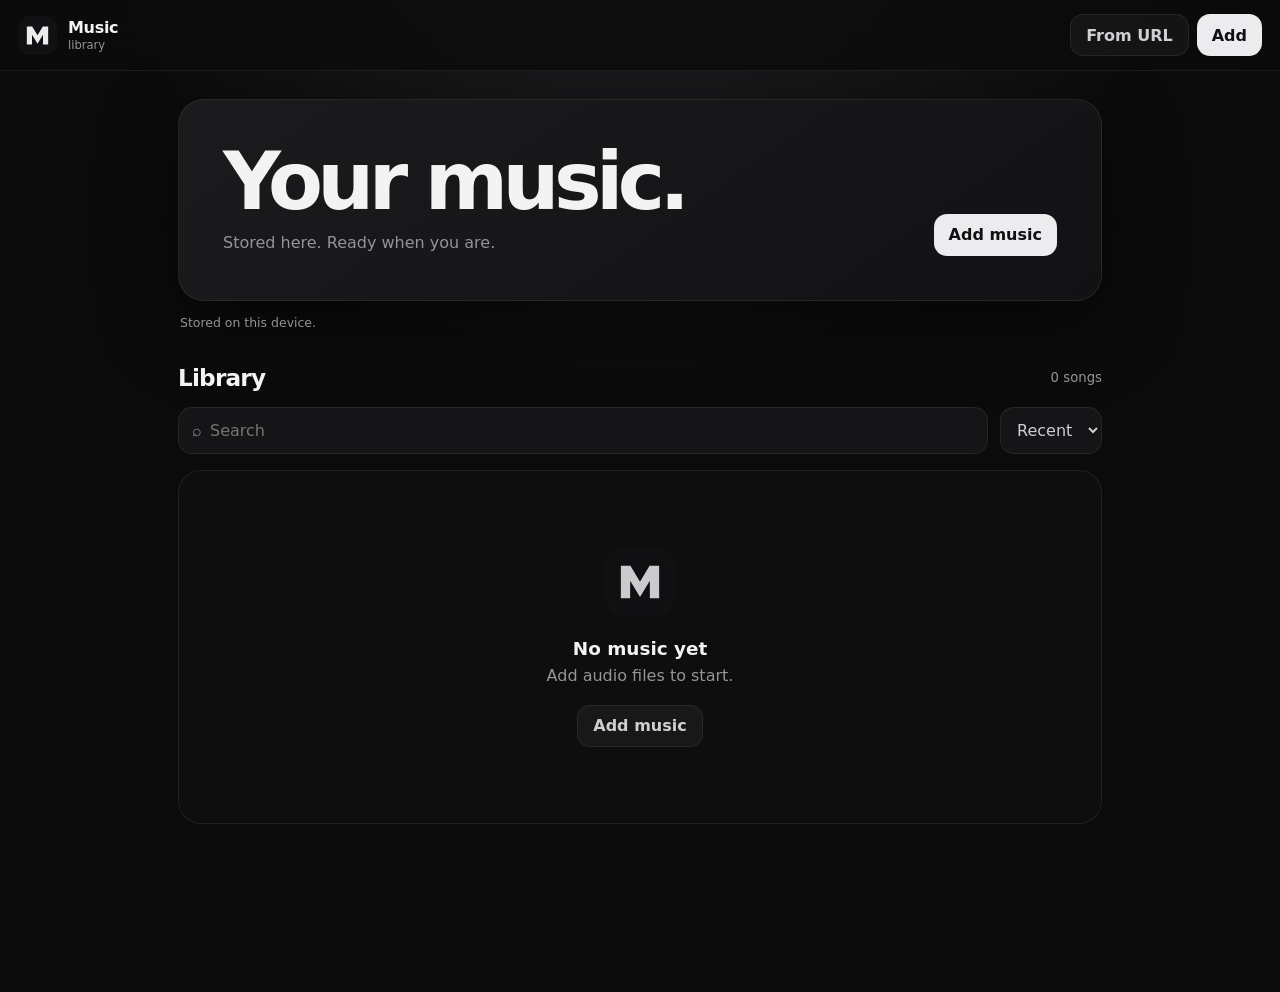
==== commit 233b47ba: "Route Music to fixed player" ====
--- a/slopskip/index.html
+++ b/slopskip/index.html
@@ -4,86 +4,15 @@
   <meta charset="utf-8" />
   <meta name="viewport" content="width=device-width,initial-scale=1,viewport-fit=cover" />
   <meta name="theme-color" content="#0b0b0c" />
-  <meta name="color-scheme" content="dark" />
   <meta name="apple-mobile-web-app-capable" content="yes" />
-  <meta name="apple-mobile-web-app-status-bar-style" content="black-translucent" />
   <meta name="apple-mobile-web-app-title" content="Music" />
-  <meta name="description" content="Your local music library." />
   <link rel="manifest" href="./manifest.webmanifest" />
   <link rel="icon" href="./icon.svg" type="image/svg+xml" />
   <link rel="apple-touch-icon" href="./icon.svg" />
   <title>Music</title>
-  <style>
-    :root{color-scheme:dark;--bg:#0b0b0c;--panel:#151517;--raised:#1c1c1f;--line:#ffffff12;--line2:#ffffff1d;--text:#f3f3f4;--muted:#949499;--soft:#cfcfd3;--button:#ececef;--buttonText:#111113;--danger:#ff8d8d}
-    *{box-sizing:border-box}html,body{margin:0;min-height:100%}body{padding-bottom:120px;background:radial-gradient(circle at 50% -10rem,#242427 0,transparent 34rem),var(--bg);color:var(--text);font-family:Inter,ui-sans-serif,system-ui,-apple-system,BlinkMacSystemFont,"Segoe UI",sans-serif;-webkit-font-smoothing:antialiased}button,input,select{font:inherit}button,a{-webkit-tap-highlight-color:transparent}button{cursor:pointer}
-    .topbar{position:sticky;top:0;z-index:5;display:flex;justify-content:space-between;align-items:center;gap:16px;padding:calc(14px + env(safe-area-inset-top)) 18px 14px;background:#0b0b0cd1;backdrop-filter:blur(22px);border-bottom:1px solid var(--line)}
-    .brand{display:flex;align-items:center;gap:11px}.brand img{width:39px;height:39px;border-radius:12px}.brand strong,.brand small{display:block}.brand strong{font-size:1rem;letter-spacing:-.02em}.brand small{margin-top:1px;color:var(--muted);font-size:.72rem}.top-actions{display:flex;gap:8px}
-    .button,.icon{border:0;text-decoration:none}.button{display:inline-flex;align-items:center;justify-content:center;min-height:42px;padding:10px 15px;border-radius:13px;font-weight:720}.primary{background:var(--button);color:var(--buttonText)}.secondary{background:#ffffff0b;color:var(--soft);border:1px solid var(--line)}.ghost{background:transparent;color:var(--muted)}.danger{background:#ff737310;color:var(--danger);border:1px solid #ff737320}.icon{display:grid;place-items:center;width:42px;height:42px;border-radius:13px;background:#ffffff0b;color:var(--soft)}
-    main{width:min(960px,100%);margin:auto;padding:28px 18px 64px}.hero{display:grid;grid-template-columns:1fr auto;align-items:end;gap:22px;padding:clamp(25px,5vw,44px);border:1px solid var(--line);border-radius:26px;background:linear-gradient(145deg,#1b1b1e,#121214);box-shadow:0 24px 80px #0007}h1,h2,h3,p{margin-top:0}h1{max-width:700px;margin-bottom:11px;font-size:clamp(2.4rem,8vw,5rem);line-height:.95;letter-spacing:-.07em;font-weight:760}.hero p{max-width:540px;margin-bottom:0;color:var(--muted);line-height:1.55}.local-note{margin:14px 2px 34px;color:var(--muted);font-size:.78rem}
-    .section-head,.toolbar{display:flex;justify-content:space-between;align-items:center;gap:12px}.section-head h2{margin:0;font-size:1.45rem;letter-spacing:-.035em}#count{color:var(--muted);font-size:.83rem}.toolbar{margin:16px 0}.search{flex:1;display:flex;align-items:center;gap:8px;min-width:0;padding:0 13px;border:1px solid var(--line);border-radius:14px;background:var(--panel);color:var(--muted)}.search input{width:100%;min-width:0;padding:13px 0;border:0;outline:0;background:transparent;color:var(--text)}select{padding:12px;border:1px solid var(--line);border-radius:14px;outline:0;color:var(--soft);background:var(--panel)}
-    .empty{padding:76px 20px;text-align:center;border:1px solid var(--line);border-radius:23px;background:#ffffff04;color:var(--muted)}.empty img{width:70px;height:70px;margin-bottom:17px;opacity:.85;border-radius:20px}.empty h3{margin-bottom:7px;color:var(--text);font-size:1.15rem}.empty p{margin-bottom:20px}
-    .tracks{display:grid;gap:8px;margin:0;padding:0;list-style:none}.track{display:grid;grid-template-columns:minmax(0,1fr) auto auto;align-items:center;gap:10px;padding:9px;border:1px solid transparent;border-radius:17px;background:var(--panel)}.track.active{border-color:var(--line2);background:var(--raised)}.track-main{display:flex;align-items:center;gap:13px;min-width:0;padding:0;border:0;background:transparent;color:inherit;text-align:left}.art{width:57px;height:57px;flex:0 0 auto;object-fit:cover;border-radius:13px;background:#222226}.track-copy{min-width:0}.track-copy strong,.track-copy span{display:block;overflow:hidden;text-overflow:ellipsis;white-space:nowrap}.track-copy strong{letter-spacing:-.015em}.track-copy span,.duration{margin-top:4px;color:var(--muted);font-size:.82rem}
-    .player{position:fixed;left:50%;bottom:max(12px,env(safe-area-inset-bottom));z-index:10;display:grid;grid-template-columns:minmax(0,1fr) auto;align-items:center;gap:14px;width:min(930px,calc(100% - 20px));padding:11px;border:1px solid var(--line2);border-radius:21px;background:#19191cf0;box-shadow:0 18px 70px #000b;backdrop-filter:blur(25px)}.now{display:flex;align-items:center;gap:11px;min-width:0}.now img{width:51px;height:51px;object-fit:cover;border-radius:12px}.now div{min-width:0}.now strong,.now span{display:block;overflow:hidden;text-overflow:ellipsis;white-space:nowrap}.now span{margin-top:3px;color:var(--muted);font-size:.8rem}.controls{display:flex;align-items:center;gap:8px}.play{width:48px;height:48px;border:0;border-radius:50%;background:var(--button);color:var(--buttonText);font-size:1rem}
-    dialog{width:min(520px,calc(100% - 24px));padding:0;border:1px solid var(--line2);border-radius:23px;background:#171719;color:var(--text);box-shadow:0 30px 120px #000}dialog::backdrop{background:#000b;backdrop-filter:blur(6px)}.modal{padding:23px}.modal-head{display:flex;justify-content:space-between;align-items:center;gap:12px}.modal-head h2{margin-bottom:0;letter-spacing:-.035em}.drop{display:block;margin:19px 0 11px;padding:29px 16px;border:1px dashed #ffffff24;border-radius:18px;background:#ffffff05;text-align:center}.drop span{display:block;margin-top:7px;color:var(--muted);font-size:.82rem}.drop input{width:100%;margin-top:15px;color:var(--muted)}.import-options{display:grid;grid-template-columns:1fr 1fr;gap:9px;margin-bottom:6px}.fields{display:grid;gap:12px}label>span{display:block;margin-bottom:6px;color:var(--muted);font-size:.78rem}.fields input{width:100%;padding:12px;border:1px solid var(--line);border-radius:12px;outline:0;background:#0e0e10;color:var(--text)}.edit-art{display:flex;align-items:center;gap:15px;margin:16px 0}.edit-art img{width:78px;height:78px;object-fit:cover;border-radius:16px}.actions{display:flex;justify-content:flex-end;gap:9px;margin-top:19px}.actions.split{justify-content:space-between}.status{min-height:1.3em;margin-top:10px;color:var(--muted);font-size:.82rem}.toast{position:fixed;left:50%;bottom:125px;z-index:30;transform:translateX(-50%);padding:11px 15px;border-radius:999px;background:var(--button);color:var(--buttonText);box-shadow:0 10px 40px #0008;font-weight:700;white-space:nowrap}[hidden]{display:none!important}
-    @media(max-width:680px){body{padding-bottom:178px}.top-actions .secondary{display:none}.hero{grid-template-columns:1fr}.hero .button{width:100%}.toolbar{align-items:stretch}select{max-width:130px}.track{grid-template-columns:minmax(0,1fr) auto}.duration{display:none}.player{grid-template-columns:1fr}.controls{justify-content:center}}
-  </style>
+  <script>location.replace(new URL('./music.html', location.href).href + location.search + location.hash);</script>
 </head>
-<body>
-  <header class="topbar">
-    <div class="brand"><img src="./icon.svg" alt="" /><span><strong>Music</strong><small>library</small></span></div>
-    <div class="top-actions"><a class="button secondary" href="./import-url.html">From URL</a><button class="button primary" id="importTop" type="button">Add</button></div>
-  </header>
-
-  <main>
-    <section class="hero"><div><h1>Your music.</h1><p>Stored here. Ready when you are.</p></div><button class="button primary" id="importHero" type="button">Add music</button></section>
-    <p class="local-note">Stored on this device.</p>
-    <section>
-      <div class="section-head"><h2>Library</h2><span id="count">0 songs</span></div>
-      <div class="toolbar"><label class="search">⌕<input id="search" type="search" placeholder="Search" aria-label="Search library" /></label><select id="sort" aria-label="Sort library"><option value="recent">Recent</option><option value="title">Title</option><option value="artist">Artist</option></select></div>
-      <div class="empty" id="empty"><img src="./icon.svg" alt="" /><h3>No music yet</h3><p>Add audio files to start.</p><button class="button secondary" id="importEmpty" type="button">Add music</button></div>
-      <ul class="tracks" id="tracks"></ul>
-    </section>
-  </main>
-
-  <section class="player" id="player" aria-label="Now playing" hidden><div class="now"><img id="nowArt" alt="" /><div><strong id="nowTitle"></strong><span id="nowArtist"></span></div></div><div class="controls"><button class="icon" id="prev" type="button" aria-label="Previous">◀</button><button class="play" id="play" type="button" aria-label="Play">▶</button><button class="icon" id="next" type="button" aria-label="Next">▶</button></div><audio id="audio" preload="metadata"></audio></section>
-
-  <dialog id="importDialog"><form class="modal" id="importForm"><div class="modal-head"><h2>Add music</h2><button class="icon" type="button" data-close="importDialog" aria-label="Close">×</button></div><label class="drop"><strong>Choose audio files</strong><span>Select one or more files.</span><input id="files" type="file" accept="audio/*,.mp3,.m4a,.aac,.wav,.ogg,.oga,.opus,.flac" multiple required /></label><div class="import-options"><a class="button secondary" href="./import-url.html">From URL</a><button class="button primary" type="submit">Add files</button></div><div class="status" id="importStatus"></div></form></dialog>
-
-  <dialog id="editDialog"><form class="modal" id="editForm"><div class="modal-head"><h2>Edit</h2><button class="icon" type="button" data-close="editDialog" aria-label="Close">×</button></div><div class="edit-art"><img id="editPreview" alt="Artwork" /><label><span>Artwork</span><input id="editArt" type="file" accept="image/*" /></label></div><div class="fields"><label><span>Title</span><input id="editTitle" required maxlength="180" /></label><label><span>Artist</span><input id="editArtist" maxlength="180" /></label><label><span>Album</span><input id="editAlbum" maxlength="180" /></label></div><div class="status" id="editStatus"></div><div class="actions split"><button class="button danger" type="button" id="delete">Delete</button><div><button class="button ghost" type="button" data-close="editDialog">Cancel</button><button class="button primary" type="submit">Save</button></div></div></form></dialog>
-
-  <div class="toast" id="toast" role="status" hidden></div>
-
-  <script>
-    const DB_NAME='slopskip-public-v1',STORE='tracks',$=s=>document.querySelector(s);
-    let tracks=[],visible=[],current=null,audioUrl=null,nowArtUrl=null,artUrls=[],editing=null,pendingArt=null;
-    const audio=$('#audio'),player=$('#player');
-    const fallback='data:image/svg+xml,'+encodeURIComponent(`<svg xmlns="http://www.w3.org/2000/svg" viewBox="0 0 300 300"><rect width="300" height="300" rx="54" fill="#202023"/><path d="M75 222V78h43l32 55 32-55h43v144h-42v-75l-33 55-33-55v75z" fill="#ececef"/></svg>`);
-    function db(){return new Promise((res,rej)=>{const r=indexedDB.open(DB_NAME,1);r.onupgradeneeded=()=>{const s=r.result.createObjectStore(STORE,{keyPath:'id'});s.createIndex('createdAt','createdAt')};r.onsuccess=()=>res(r.result);r.onerror=()=>rej(r.error)})}
-    async function all(){const d=await db();return new Promise((res,rej)=>{const r=d.transaction(STORE).objectStore(STORE).getAll();r.onsuccess=()=>res(r.result);r.onerror=()=>rej(r.error)})}
-    async function put(v){const d=await db();return new Promise((res,rej)=>{const r=d.transaction(STORE,'readwrite').objectStore(STORE).put(v);r.onsuccess=()=>res();r.onerror=()=>rej(r.error)})}
-    async function del(id){const d=await db();return new Promise((res,rej)=>{const r=d.transaction(STORE,'readwrite').objectStore(STORE).delete(id);r.onsuccess=()=>res();r.onerror=()=>rej(r.error)})}
-    function uid(){return crypto.randomUUID?crypto.randomUUID():Date.now()+'-'+Math.random().toString(16).slice(2)}
-    function fileTitle(n){return n.replace(/\.[^.]+$/,'').replace(/[_-]+/g,' ').replace(/\s+/g,' ').trim()||'Untitled'}
-    function clock(n){if(!Number.isFinite(n))return'';n=Math.max(0,Math.floor(n));return`${Math.floor(n/60)}:${String(n%60).padStart(2,'0')}`}
-    function duration(file){return new Promise(res=>{const a=document.createElement('audio'),u=URL.createObjectURL(file);a.preload='metadata';a.onloadedmetadata=()=>{const d=a.duration;URL.revokeObjectURL(u);res(Number.isFinite(d)?d:0)};a.onerror=()=>{URL.revokeObjectURL(u);res(0)};a.src=u})}
-    function text(bytes){return new TextDecoder('latin1').decode(bytes).replace(/\0+$/,'').trim()}
-    function synchsafe(b){return(b[0]<<21)|(b[1]<<14)|(b[2]<<7)|b[3]}
-    async function tags(file){if(!/\.mp3$/i.test(file.name))return{};try{const b=new Uint8Array(await file.slice(0,1024*1024).arrayBuffer());if(text(b.slice(0,3))!=='ID3')return{};let p=10,end=10+synchsafe(b.slice(6,10)),out={};while(p+10<=end&&p+10<=b.length){const f=text(b.slice(p,p+4));if(!f)break;const size=b[3]===4?synchsafe(b.slice(p+4,p+8)):((b[p+4]<<24)>>>0)|(b[p+5]<<16)|(b[p+6]<<8)|b[p+7];if(!size||p+10+size>b.length)break;const d=b.slice(p+10,p+10+size);if(['TIT2','TPE1','TALB'].includes(f)){const v=text(d.slice(1));if(f==='TIT2')out.title=v;if(f==='TPE1')out.artist=v;if(f==='TALB')out.album=v}if(f==='APIC'){let i=1;while(i<d.length&&d[i])i++;const mime=text(d.slice(1,i));i+=2;while(i<d.length&&d[i])i++;i++;if(i<d.length)out.artwork=new Blob([d.slice(i)],{type:mime||'image/jpeg'})}p+=10+size}return out}catch{return{}}}
-    function art(t){if(!t.artwork)return fallback;const u=URL.createObjectURL(t.artwork);artUrls.push(u);return u}
-    function clearArts(){artUrls.forEach(URL.revokeObjectURL);artUrls=[]}
-    async function refresh(){tracks=await all();filter()}
-    function filter(){const q=$('#search').value.trim().toLowerCase(),s=$('#sort').value;visible=tracks.filter(t=>!q||[t.title,t.artist,t.album].some(v=>(v||'').toLowerCase().includes(q))).sort((a,b)=>s==='title'?a.title.localeCompare(b.title):s==='artist'?(a.artist||'').localeCompare(b.artist||''):b.createdAt-a.createdAt);render()}
-    function render(){clearArts();$('#tracks').replaceChildren();$('#count').textContent=`${tracks.length} ${tracks.length===1?'song':'songs'}`;$('#empty').hidden=tracks.length>0;for(const t of visible){const li=document.createElement('li');li.className='track'+(current===t.id&&!audio.paused?' active':'');li.innerHTML=`<button class="track-main" type="button"><img class="art" alt=""><span class="track-copy"><strong></strong><span></span></span></button><span class="duration"></span><button class="icon edit" type="button" aria-label="Edit">•••</button>`;li.querySelector('.art').src=art(t);li.querySelector('strong').textContent=t.title;li.querySelector('.track-copy span').textContent=[t.artist,t.album].filter(Boolean).join(' · ')||'Unknown';li.querySelector('.duration').textContent=clock(t.duration);li.querySelector('.track-main').onclick=()=>playTrack(t.id);li.querySelector('.edit').onclick=()=>openEdit(t.id);$('#tracks').append(li)}}
-    async function playTrack(id,auto=true){const t=tracks.find(x=>x.id===id);if(!t)return;if(audioUrl)URL.revokeObjectURL(audioUrl);if(nowArtUrl)URL.revokeObjectURL(nowArtUrl);audioUrl=URL.createObjectURL(t.audio);audio.src=audioUrl;current=t.id;player.hidden=false;nowArtUrl=t.artwork?URL.createObjectURL(t.artwork):null;$('#nowArt').src=nowArtUrl||fallback;$('#nowTitle').textContent=t.title;$('#nowArtist').textContent=t.artist||'Unknown';if('mediaSession'in navigator)navigator.mediaSession.metadata=new MediaMetadata({title:t.title,artist:t.artist||'',album:t.album||'',artwork:t.artwork?[{src:$('#nowArt').src,type:t.artwork.type||'image/jpeg'}]:[]});if(auto)try{await audio.play()}catch{}render()}
-    function move(dir){if(!visible.length)return;let i=visible.findIndex(t=>t.id===current);if(i<0)i=0;playTrack(visible[(i+dir+visible.length)%visible.length].id)}
-    async function importFiles(e){e.preventDefault();const fs=[...$('#files').files];if(!fs.length)return;let done=0;for(const[i,f]of fs.entries()){ $('#importStatus').textContent=`Adding ${i+1} of ${fs.length}…`;try{const m=await tags(f);await put({id:uid(),title:m.title||fileTitle(f.name),artist:m.artist||'Unknown',album:m.album||'',audio:f,artwork:m.artwork||null,duration:await duration(f),createdAt:Date.now()+i});done++}catch(err){console.error(err)}}if(navigator.storage?.persist)navigator.storage.persist().catch(()=>{});$('#importDialog').close();e.target.reset();$('#importStatus').textContent='';await refresh();toast(`Added ${done} ${done===1?'song':'songs'}.`)}
-    function openEdit(id){const t=tracks.find(x=>x.id===id);if(!t)return;editing=t.id;pendingArt=t.artwork||null;$('#editTitle').value=t.title;$('#editArtist').value=t.artist||'';$('#editAlbum').value=t.album||'';$('#editPreview').src=t.artwork?URL.createObjectURL(t.artwork):fallback;$('#editDialog').showModal()}
-    async function saveEdit(e){e.preventDefault();const t=tracks.find(x=>x.id===editing);if(!t)return;const playing=current===t.id&&!audio.paused;await put({...t,title:$('#editTitle').value.trim()||t.title,artist:$('#editArtist').value.trim()||'Unknown',album:$('#editAlbum').value.trim(),artwork:pendingArt});$('#editDialog').close();await refresh();if(current===t.id)playTrack(t.id,playing);toast('Saved.')}
-    function toast(msg){const t=$('#toast');t.textContent=msg;t.hidden=false;clearTimeout(t._x);t._x=setTimeout(()=>t.hidden=true,2200)}
-    ['#importTop','#importHero','#importEmpty'].forEach(s=>$(s).onclick=()=>$('#importDialog').showModal());document.querySelectorAll('[data-close]').forEach(b=>b.onclick=()=>$('#'+b.dataset.close).close());$('#importForm').onsubmit=importFiles;$('#editForm').onsubmit=saveEdit;$('#search').oninput=filter;$('#sort').onchange=filter;$('#play').onclick=()=>audio.paused?audio.play():audio.pause();$('#prev').onclick=()=>move(-1);$('#next').onclick=()=>move(1);audio.onplay=()=>{$('#play').textContent='Ⅱ';render()};audio.onpause=()=>{$('#play').textContent='▶';render()};audio.onended=()=>move(1);$('#editArt').onchange=e=>{const f=e.target.files[0];if(f){pendingArt=f;$('#editPreview').src=URL.createObjectURL(f)}};$('#delete').onclick=async()=>{if(!editing||!confirm('Delete this song?'))return;const was=current===editing;await del(editing);$('#editDialog').close();if(was){audio.pause();audio.removeAttribute('src');current=null;player.hidden=true}await refresh();toast('Deleted.')};
-    if('mediaSession'in navigator){for(const[a,f]of Object.entries({play:()=>audio.play(),pause:()=>audio.pause(),previoustrack:()=>move(-1),nexttrack:()=>move(1)}))try{navigator.mediaSession.setActionHandler(a,f)}catch{}}
-    if('serviceWorker'in navigator)window.addEventListener('load',()=>navigator.serviceWorker.register('./sw.js').catch(()=>{}));
-    refresh().catch(err=>{console.error(err);toast('Library unavailable.')});
-  </script>
+<body style="margin:0;background:#0b0b0c;color:#f3f3f4;font-family:system-ui,-apple-system,sans-serif">
+  <noscript><a href="./music.html" style="color:inherit">Open Music</a></noscript>
 </body>
 </html>
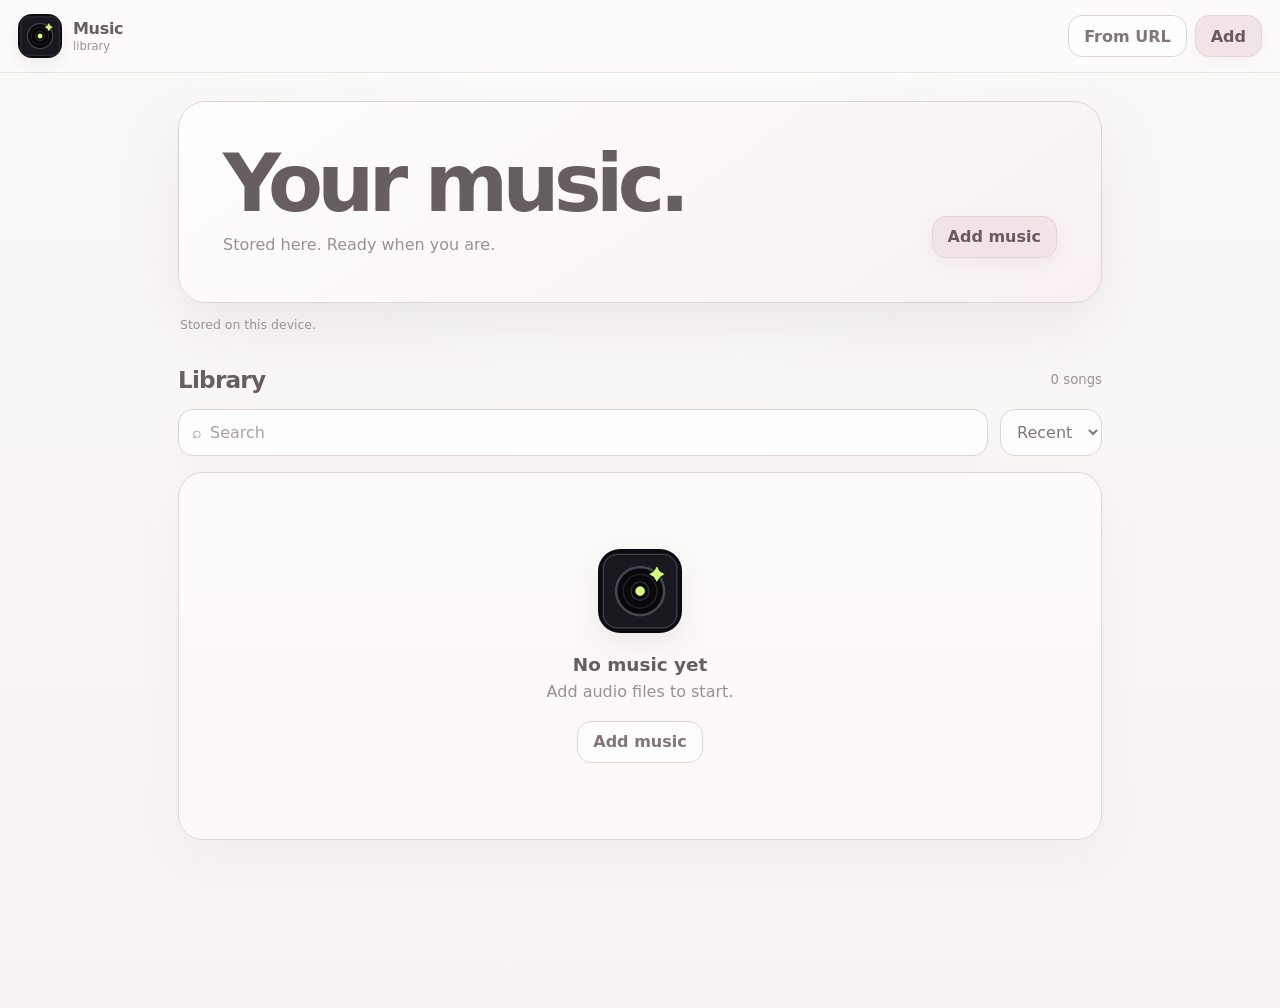
==== commit 65784cf1: "Use light launch screen" ====
--- a/slopskip/index.html
+++ b/slopskip/index.html
@@ -3,8 +3,10 @@
 <head>
   <meta charset="utf-8" />
   <meta name="viewport" content="width=device-width,initial-scale=1,viewport-fit=cover" />
-  <meta name="theme-color" content="#0b0b0c" />
+  <meta name="theme-color" content="#fbfaf9" />
+  <meta name="color-scheme" content="light" />
   <meta name="apple-mobile-web-app-capable" content="yes" />
+  <meta name="apple-mobile-web-app-status-bar-style" content="default" />
   <meta name="apple-mobile-web-app-title" content="Music" />
   <link rel="manifest" href="./manifest.webmanifest" />
   <link rel="icon" href="./icon.svg" type="image/svg+xml" />
@@ -12,7 +14,7 @@
   <title>Music</title>
   <script>location.replace(new URL('./music.html', location.href).href + location.search + location.hash);</script>
 </head>
-<body style="margin:0;background:#0b0b0c;color:#f3f3f4;font-family:system-ui,-apple-system,sans-serif">
+<body style="margin:0;background:#fbfaf9;color:#665e60;font-family:system-ui,-apple-system,sans-serif">
   <noscript><a href="./music.html" style="color:inherit">Open Music</a></noscript>
 </body>
 </html>
